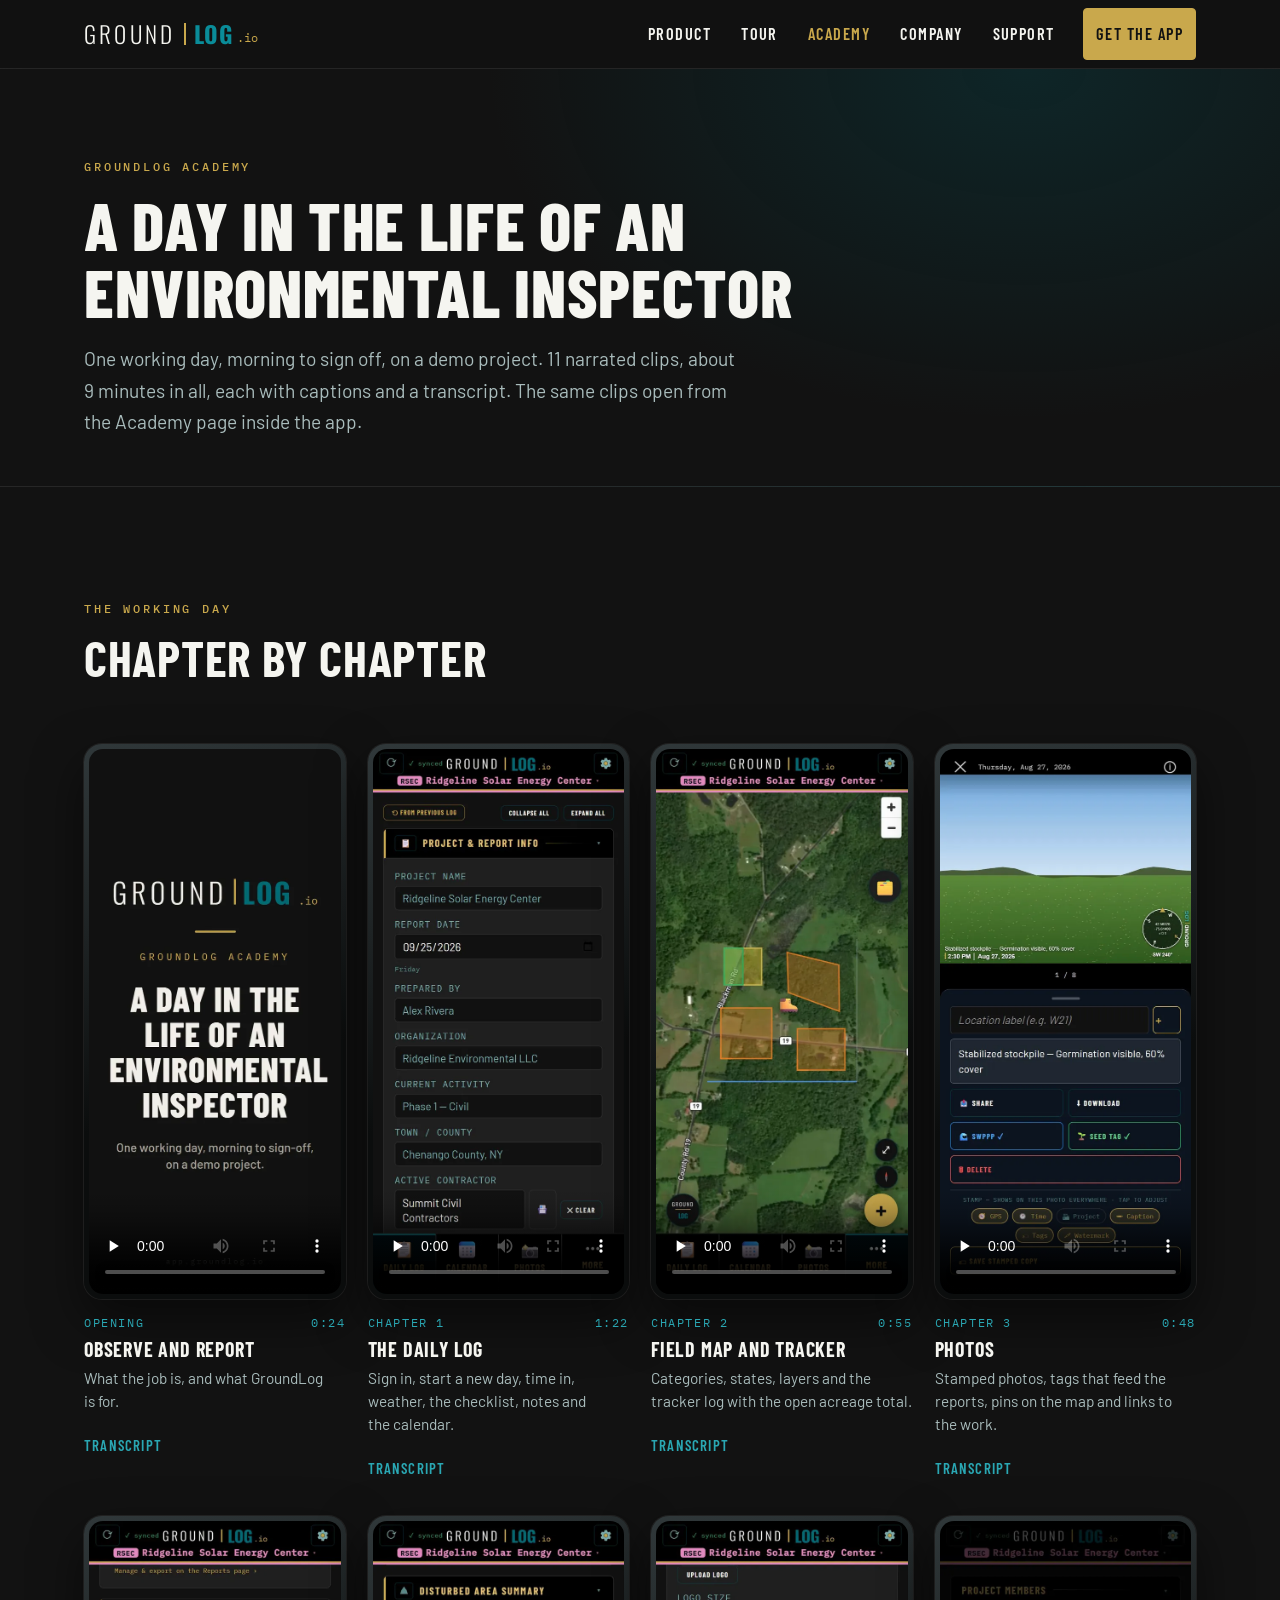
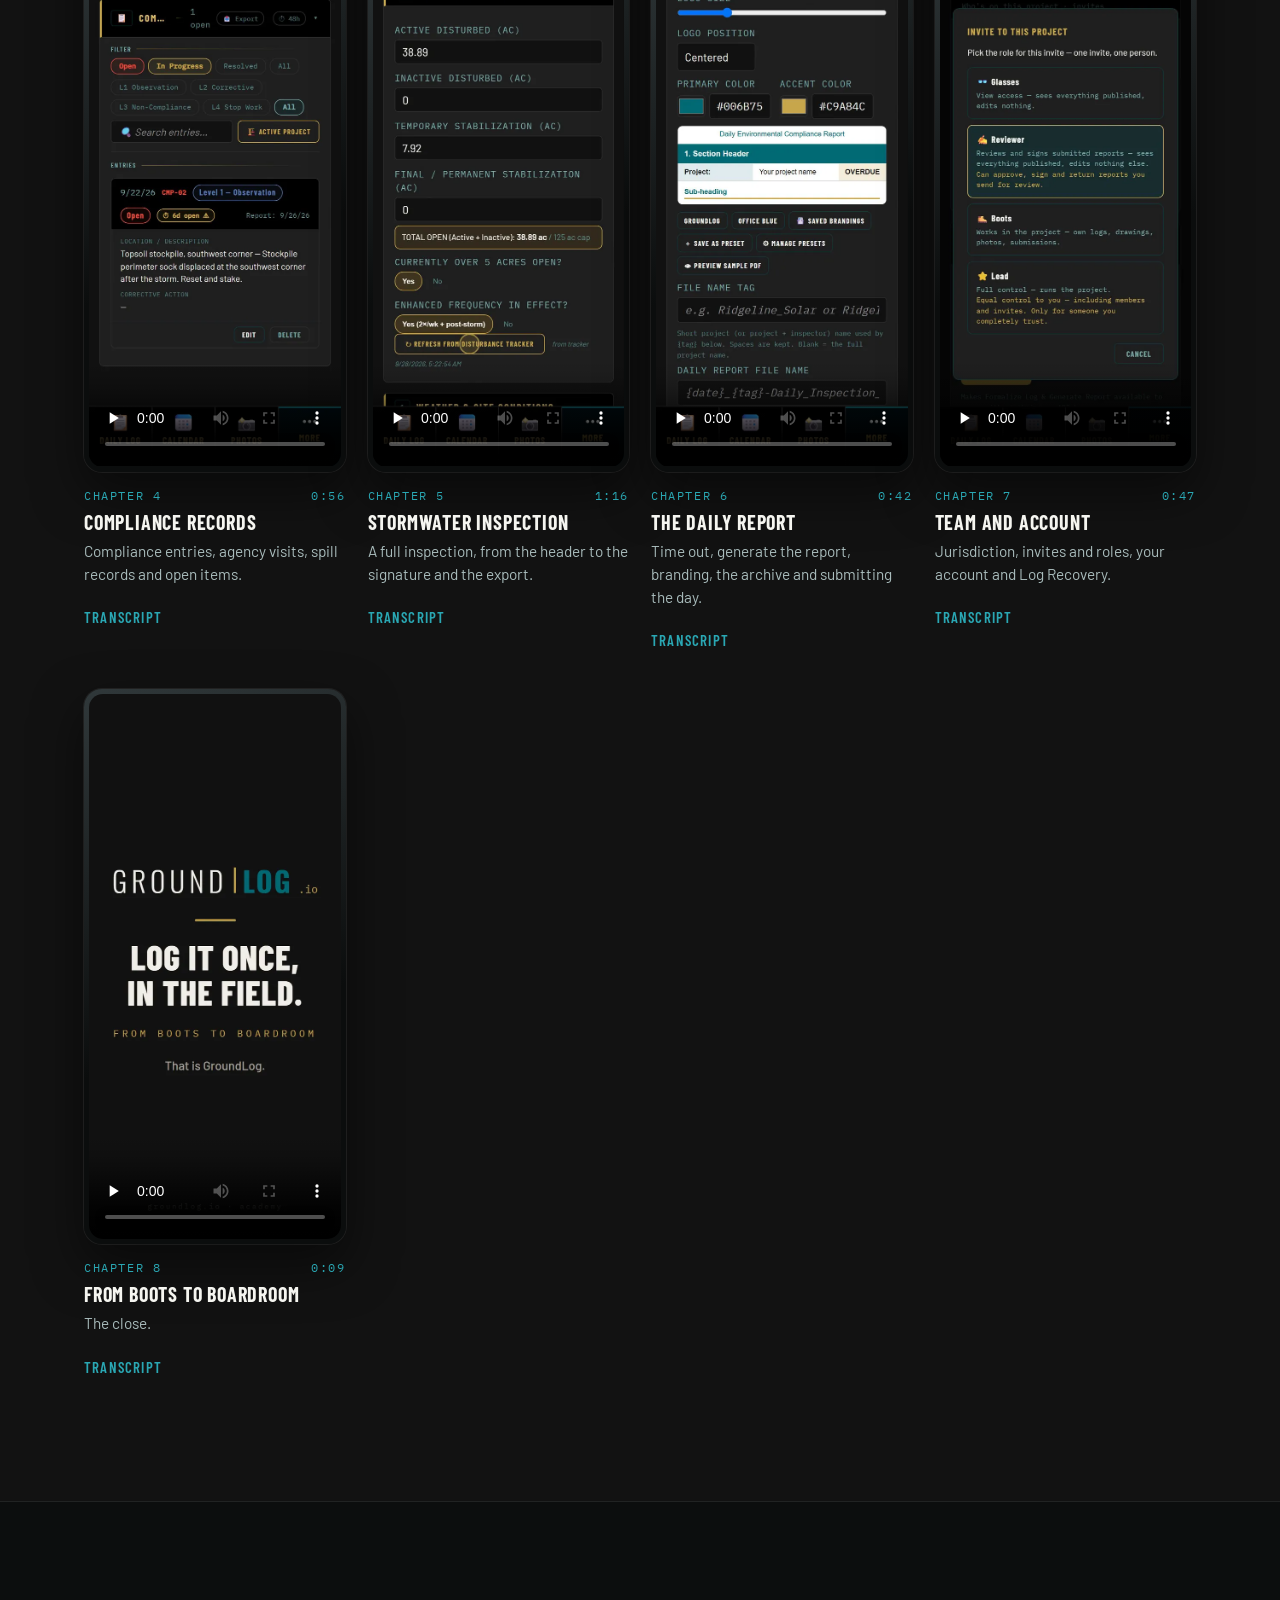
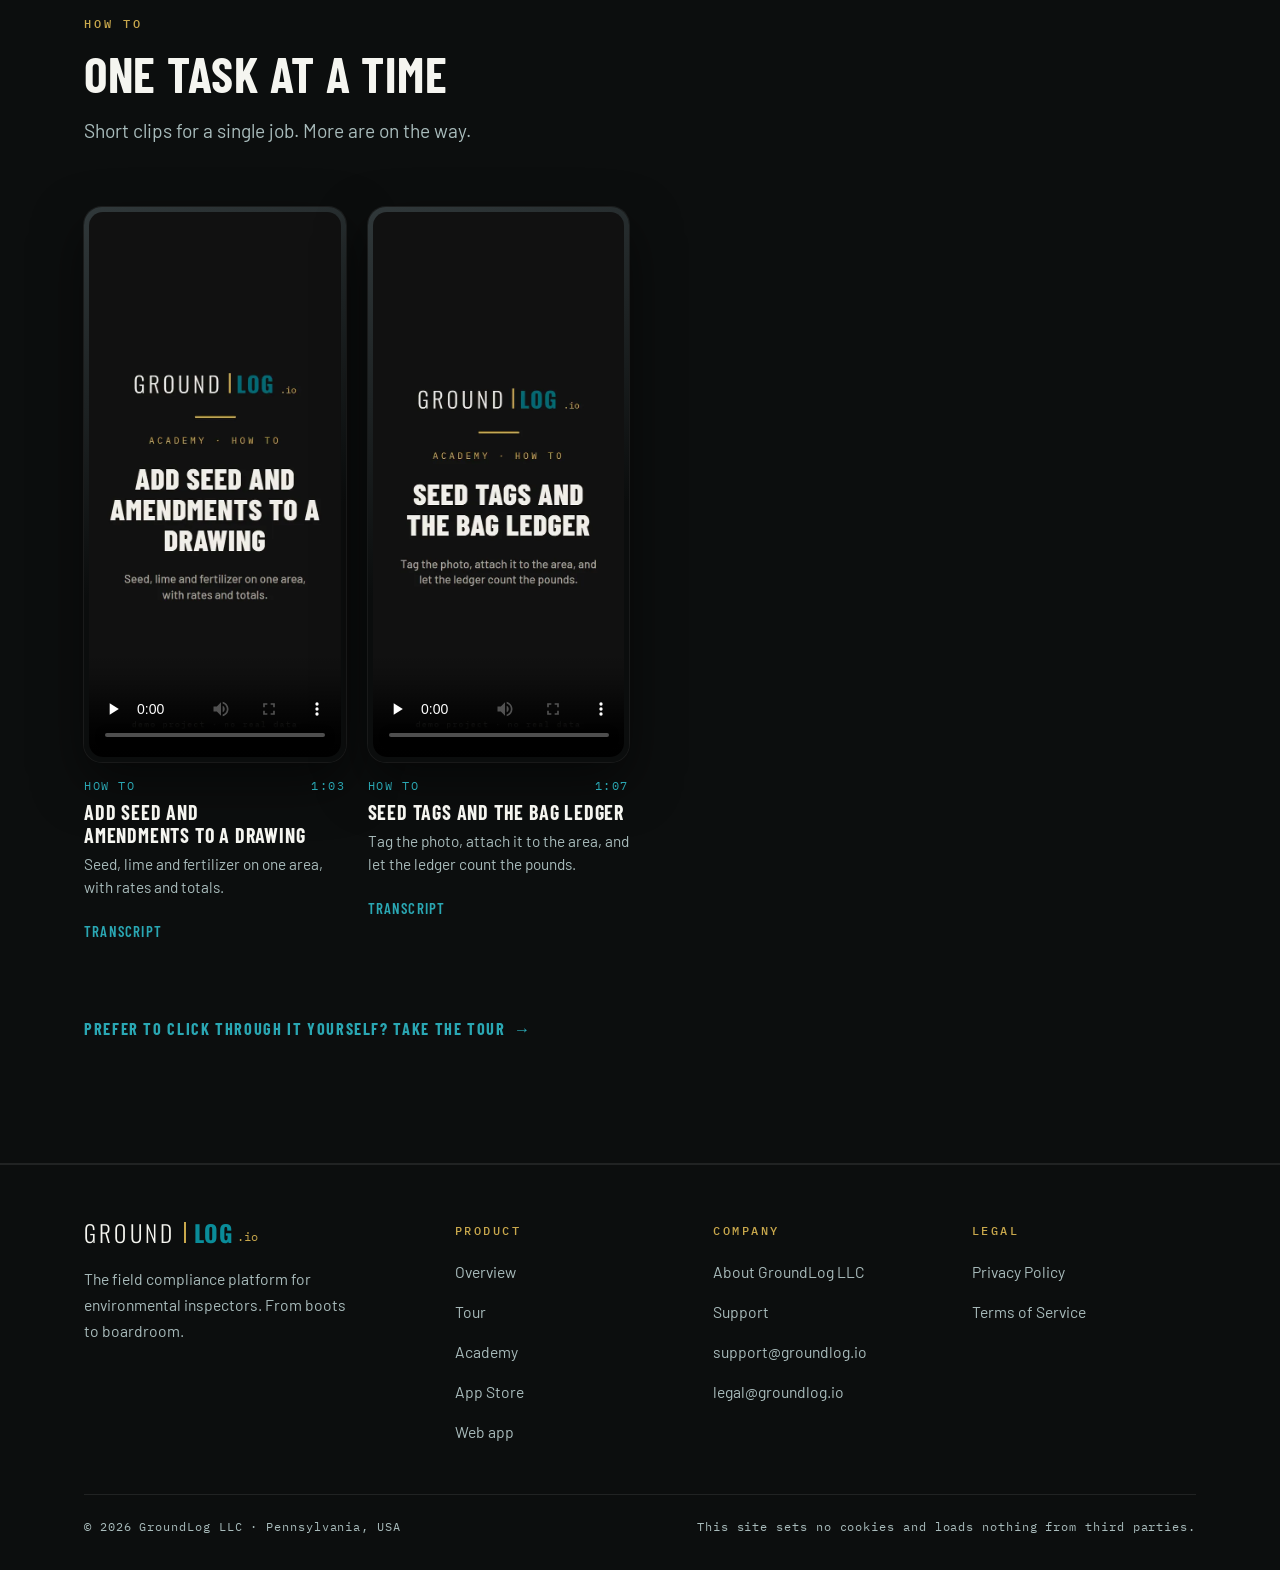
==== academy/index.html @ f8a35de1 "Site build out: home, click through tour, Academy, company page Home page grows from one screen to a" ====
<!DOCTYPE html>
<html lang="en">
<head>
<meta charset="utf-8">
<meta name="viewport" content="width=device-width, initial-scale=1">
<title>Academy | GroundLog</title>
<meta name="description" content="GroundLog Academy: narrated clips of one working day in the app, with captions and transcripts, plus how to clips for single tasks.">
<link rel="canonical" href="https://groundlog.io/academy/">
<meta name="theme-color" content="#121212">
<meta property="og:type" content="website">
<meta property="og:site_name" content="GroundLog">
<meta property="og:title" content="Academy | GroundLog">
<meta property="og:description" content="GroundLog Academy: narrated clips of one working day in the app, with captions and transcripts, plus how to clips for single tasks.">
<meta property="og:url" content="https://groundlog.io/academy/">
<meta property="og:image" content="https://groundlog.io/assets/brand/og-1200x630.png">
<meta name="twitter:card" content="summary_large_image">
<link rel="icon" type="image/png" sizes="48x48" href="/assets/brand/favicon-48.png">
<link rel="icon" type="image/png" sizes="192x192" href="/assets/brand/icon-192.png">
<link rel="apple-touch-icon" href="/assets/brand/apple-touch-icon.png">
<link rel="preload" href="/assets/fonts/barlow-condensed-700.woff2" as="font" type="font/woff2" crossorigin>
<link rel="preload" href="/assets/fonts/barlow-400.woff2" as="font" type="font/woff2" crossorigin>
<link rel="stylesheet" href="/assets/fonts/fonts.css?v=2026-09-28">
<link rel="stylesheet" href="/assets/site.css?v=2026-09-28">
</head>
<body>
<a class="skip" href="#main">Skip to content</a>
<header class="site-head">
  <div class="wrap">
    <a class="wm" href="/" aria-label="GroundLog home">
      <span class="wm-ground" aria-hidden="true">GROUND</span><span class="wm-bar" aria-hidden="true"></span><span class="wm-log" aria-hidden="true">LOG</span><span class="wm-io" aria-hidden="true">.io</span>
    </a>
    <button class="nav-toggle" type="button" aria-expanded="false" aria-controls="site-nav" aria-label="Menu">
      <svg viewBox="0 0 24 24" fill="none" stroke="currentColor" stroke-width="2" stroke-linecap="round" aria-hidden="true"><path d="M4 7h16M4 12h16M4 17h16"/></svg>
    </button>
    <nav class="nav" id="site-nav" aria-label="Main">
      <a href="/#product">Product</a>
      <a href="/tour/">Tour</a>
      <a href="/academy/" aria-current="page">Academy</a>
      <a href="/company/">Company</a>
      <a href="/support/">Support</a>
      <a class="btn btn-sm" href="https://apps.apple.com/us/app/id6766680599">Get the app</a>
    </nav>
  </div>
</header>
<main id="main">
<section class="page-head">
  <div class="wrap">
    <span class="eyebrow">GroundLog Academy</span>
    <h1 class="h1">A day in the life of an environmental inspector</h1>
    <p class="lede">One working day, morning to sign off, on a demo project. 11 narrated clips, about 9 minutes in all, each with captions and a transcript. The same clips open from the Academy page inside the app.</p>
  </div>
</section>
<section class="sec">
  <div class="wrap">
    <div class="sec-head">
      <span class="eyebrow">The working day</span>
      <h2 class="h2">Chapter by chapter</h2>
    </div>
    <div class="clips">
      <article class="clip" id="00-observe-and-report">
        <div class="frame"><video controls playsinline preload="none" width="786" height="1704" poster="/academy/clips/00-observe-and-report.webp" aria-label="Observe and report">
          <source src="/academy/clips/00-observe-and-report.mp4" type="video/mp4">
          <track kind="captions" src="/academy/clips/00-observe-and-report.vtt" srclang="en" label="English">
        </video></div>
        <div class="meta"><span>Opening</span><span>0:24</span></div>
        <h3 class="h3">Observe and report</h3>
        <p>What the job is, and what GroundLog is for.</p>
        <details><summary>Transcript</summary><p>Ask any environmental inspector what the job is, and you will hear the same three words. Observe and report. See what happened, get it on the record, and be able to prove it. GroundLog is the field notebook built for that job.</p><p>This is one working day. Morning to sign off. Everything you are about to see is the app as it ships, on a demo project.</p></details>
      </article>
      <article class="clip" id="01-the-daily-log">
        <div class="frame"><video controls playsinline preload="none" width="786" height="1704" poster="/academy/clips/01-the-daily-log.webp" aria-label="The daily log">
          <source src="/academy/clips/01-the-daily-log.mp4" type="video/mp4">
          <track kind="captions" src="/academy/clips/01-the-daily-log.vtt" srclang="en" label="English">
        </video></div>
        <div class="meta"><span>Chapter 1</span><span>1:22</span></div>
        <h3 class="h3">The daily log</h3>
        <p>Sign in, start a new day, time in, weather, the checklist, notes and the calendar.</p>
        <details><summary>Transcript</summary><p>Welcome to GroundLog. This is one working day, morning to sign off, on a demo project. Sign in with the account you already have. There is no password to invent.</p><p>A new day. The app notices, carries your open items over, and keeps yesterday where it was. Start fresh, and this is your daily log. A digital field notebook built from cards, already set up for your project.</p><p>Everything lives inside a project. The chip at the top always tells you which one you are in. Firms with several sites switch here.</p><p>Set your time in and the day starts tracking itself. Hours and mileage add up on their own.</p><p>Weather fills itself for your location. Temperatures, wind, rain, sunrise and sunset. Ready for the report.</p><p>The compliance checklist keeps your walkdown honest. Regulatory flags, a turbid discharge, a storm event, drop straight into the log.</p><p>Add the details in your own words. Every text field grows with what you write.</p><p>The calendar shows every day you have logged. Yesterday is one tap away, and today carries forward what it should.</p><p>Every page is one tap away. Map, photos, calendar, and the rest under More. Next, the map.</p></details>
      </article>
      <article class="clip" id="02-field-map-and-tracker">
        <div class="frame"><video controls playsinline preload="none" width="786" height="1704" poster="/academy/clips/02-field-map-and-tracker.webp" aria-label="Field map and tracker">
          <source src="/academy/clips/02-field-map-and-tracker.mp4" type="video/mp4">
          <track kind="captions" src="/academy/clips/02-field-map-and-tracker.vtt" srclang="en" label="English">
        </video></div>
        <div class="meta"><span>Chapter 2</span><span>0:55</span></div>
        <h3 class="h3">Field map and tracker</h3>
        <p>Categories, states, layers and the tracker log with the open acreage total.</p>
        <details><summary>Transcript</summary><p>The field map is where GroundLog tracks real work on real ground. Your site, on satellite, with every layer you have drawn.</p><p>Every tracker category starts from a template. Seeding, ground disturbance, linear practices like silt fence. Pick the closest one. Everything stays editable.</p><p>A category is built from states. Each state has its own color and its own progress. Ground disturbance runs active, inactive, temporary, final, closeout.</p><p>Tap any layer and you get its acreage, its date, its state, and what went down on it.</p><p>Now open the tracker log. Every state measured against the plan, acre by acre, automatically. And the number the permit cares about. Total open right now, against the five acre cap. Nobody adds it up by hand.</p></details>
      </article>
      <article class="clip" id="03-photos">
        <div class="frame"><video controls playsinline preload="none" width="786" height="1704" poster="/academy/clips/03-photos.webp" aria-label="Photos">
          <source src="/academy/clips/03-photos.mp4" type="video/mp4">
          <track kind="captions" src="/academy/clips/03-photos.vtt" srclang="en" label="English">
        </video></div>
        <div class="meta"><span>Chapter 3</span><span>0:48</span></div>
        <h3 class="h3">Photos</h3>
        <p>Stamped photos, tags that feed the reports, pins on the map and links to the work.</p>
        <details><summary>Transcript</summary><p>The Photos page groups your day for you. Newest first, by date. Every one stamped with the time and where you were standing.</p><p>Open a photo and tag it. Tag it for the stormwater inspection, or for the seeding record, and it flows to that report on its own.</p><p>The stamp is a rendering, not paint. The clean original is always kept, and every element of the stamp can be turned off per photo, forever.</p><p>Every photo is also a pin on the map, where you were standing when you took it. Show today&#x27;s, a date range, or all of them, and tap a pin to see the shot.</p><p>From the pin, link the photo to the work it shows. The layer keeps it, and the photo remembers the layer. Evidence, both directions.</p></details>
      </article>
      <article class="clip" id="04-compliance-records">
        <div class="frame"><video controls playsinline preload="none" width="786" height="1704" poster="/academy/clips/04-compliance-records.webp" aria-label="Compliance records">
          <source src="/academy/clips/04-compliance-records.mp4" type="video/mp4">
          <track kind="captions" src="/academy/clips/04-compliance-records.vtt" srclang="en" label="English">
        </video></div>
        <div class="meta"><span>Chapter 4</span><span>0:56</span></div>
        <h3 class="h3">Compliance records</h3>
        <p>Compliance entries, agency visits, spill records and open items.</p>
        <details><summary>Transcript</summary><p>Compliance is a running record, not a form you fill once. Every observation is an entry with a date, a location and a status.</p><p>Add one from the field. What you saw, where, how serious, with a photo. It is in the record the moment you save.</p><p>An agency walks the site. The visit is its own record. Who came, what they saw, what they asked for. One tap writes the summary into the daily log, and the running visit log exports on its own.</p><p>A spill gets the same treatment. What was released, how much, and where. The record asks what the incident form asks, runs the reportability test for your state, and keeps a timed log of who you notified and when.</p><p>Open items are your to do list on the site. Add one, give it a due date, and it will find you. Resolve it with a note. The history stays.</p></details>
      </article>
      <article class="clip" id="05-stormwater-inspection">
        <div class="frame"><video controls playsinline preload="none" width="786" height="1704" poster="/academy/clips/05-stormwater-inspection.webp" aria-label="Stormwater inspection">
          <source src="/academy/clips/05-stormwater-inspection.mp4" type="video/mp4">
          <track kind="captions" src="/academy/clips/05-stormwater-inspection.vtt" srclang="en" label="English">
        </video></div>
        <div class="meta"><span>Chapter 5</span><span>1:16</span></div>
        <h3 class="h3">Stormwater inspection</h3>
        <p>A full inspection, from the header to the signature and the export.</p>
        <details><summary>Transcript</summary><p>Stormwater inspections are kept on the Reports page. Here is the running list, newest on top, each one marked draft or completed.</p><p>Start today&#x27;s. The header already knows who you are, your credential and the permit. Everything else carries forward from last time.</p><p>The disturbed area summary refreshes from the tracker log. One tap, and the acres are the acres you drew.</p><p>Drainage areas and discharge points carry forward from the last inspection. Mark them acceptable in one tap. Flip one to deficient and the note opens.</p><p>Every practice from the SWPPP is a row. Installed, condition, maintenance, corrective action.</p><p>Corrective actions collect themselves from what you flagged. Add your own if you need to.</p><p>Photos you tagged for stormwater since the last inspection are already here.</p><p>Sign it on the screen, with a finger or a stylus. Complete locks the record, and offers to carry what you flagged into the compliance log. Reopening asks you to confirm, because this is a regulatory record.</p><p>Export a PDF or a Word file in the format the agency expects, and send it from your phone.</p></details>
      </article>
      <article class="clip" id="06-the-daily-report">
        <div class="frame"><video controls playsinline preload="none" width="786" height="1704" poster="/academy/clips/06-the-daily-report.webp" aria-label="The daily report">
          <source src="/academy/clips/06-the-daily-report.mp4" type="video/mp4">
          <track kind="captions" src="/academy/clips/06-the-daily-report.vtt" srclang="en" label="English">
        </video></div>
        <div class="meta"><span>Chapter 6</span><span>0:42</span></div>
        <h3 class="h3">The daily report</h3>
        <p>Time out, generate the report, branding, the archive and submitting the day.</p>
        <details><summary>Transcript</summary><p>End of the day. Time Out closes the timesheet, and the hours are already added up.</p><p>One button turns the day into a report. If you turn it on, a narrative draft writes itself from your entries. It is yours to edit, and it only sees what you allowed.</p><p>The cover carries your firm&#x27;s logo and colors, set once per project. Weather, checklist, compliance, photos with captions. Nothing retyped.</p><p>Every report is kept. Reopen any day, re-export any version.</p><p>Submit the day to the project. Your reviewer gets it. You are done for the day.</p></details>
      </article>
      <article class="clip" id="07-team-and-account">
        <div class="frame"><video controls playsinline preload="none" width="786" height="1704" poster="/academy/clips/07-team-and-account.webp" aria-label="Team and account">
          <source src="/academy/clips/07-team-and-account.mp4" type="video/mp4">
          <track kind="captions" src="/academy/clips/07-team-and-account.vtt" srclang="en" label="English">
        </video></div>
        <div class="meta"><span>Chapter 7</span><span>0:47</span></div>
        <h3 class="h3">Team and account</h3>
        <p>Jurisdiction, invites and roles, your account and Log Recovery.</p>
        <details><summary>Transcript</summary><p>Under More: every page, your project, your team, your account.</p><p>Every project carries its jurisdiction. The agencies, the permit program, the notification clocks. Set once, and every record you saw already knew.</p><p>Invite a teammate with a link or a QR code. Roles set what they can change, never what they can see.</p><p>Your account is yours. Your name, your sign in methods, your data. A firm is a layer on top. The account stays with you.</p><p>Every daily log is vaulted before anything replaces it. Log Recovery brings a day back in one tap.</p><p>And the Academy is this video, cut into chapters, one tap away in the app.</p></details>
      </article>
      <article class="clip" id="08-boots-to-boardroom">
        <div class="frame"><video controls playsinline preload="none" width="786" height="1704" poster="/academy/clips/08-boots-to-boardroom.webp" aria-label="From boots to boardroom">
          <source src="/academy/clips/08-boots-to-boardroom.mp4" type="video/mp4">
          <track kind="captions" src="/academy/clips/08-boots-to-boardroom.vtt" srclang="en" label="English">
        </video></div>
        <div class="meta"><span>Chapter 8</span><span>0:09</span></div>
        <h3 class="h3">From boots to boardroom</h3>
        <p>The close.</p>
        <details><summary>Transcript</summary><p>Log it once, in the field, and it carries all the way up. From boots to boardroom. That is GroundLog.</p></details>
      </article>
    </div>
  </div>
</section>
<section class="sec sec-alt">
  <div class="wrap">
    <div class="sec-head">
      <span class="eyebrow">How to</span>
      <h2 class="h2">One task at a time</h2>
      <p class="lede">Short clips for a single job. More are on the way.</p>
    </div>
    <div class="clips">
      <article class="clip" id="how-to-seed-and-amendments">
        <div class="frame"><video controls playsinline preload="none" width="786" height="1704" poster="/academy/clips/how-to-seed-and-amendments.webp" aria-label="Add seed and amendments to a drawing">
          <source src="/academy/clips/how-to-seed-and-amendments.mp4" type="video/mp4">
          <track kind="captions" src="/academy/clips/how-to-seed-and-amendments.vtt" srclang="en" label="English">
        </video></div>
        <div class="meta"><span>How to</span><span>1:03</span></div>
        <h3 class="h3">Add seed and amendments to a drawing</h3>
        <p>Seed, lime and fertilizer on one area, with rates and totals.</p>
        <details><summary>Transcript</summary><p>Seed, lime and fertilizer all go on the record the same way. Start on the map, at the area that was treated, and tap it.</p><p>The popup shows what is on file for that area. Open Actions, then Edit.</p><p>Scroll down to Applications. One drawing carries as many applications as the work took. The first row is the seed.</p><p>Name the mix and enter the rate from the spec. GroundLog multiplies the rate by the acres you drew, and shows what the area requires.</p><p>Then enter what actually went down, and how many seed tags you collected.</p><p>Add a row for each amendment. Pick lime, name the product, then set the rate and the unit.</p><p>Then the fertilizer. Every row writes its own note as you go, so nothing is typed twice.</p><p>Save the entry. The tracker log now carries the materials, the rates and the totals, and they flow to the seeding record on their own.</p></details>
      </article>
      <article class="clip" id="how-to-seed-tags-and-bag-ledger">
        <div class="frame"><video controls playsinline preload="none" width="786" height="1704" poster="/academy/clips/how-to-seed-tags-and-bag-ledger.webp" aria-label="Seed tags and the bag ledger">
          <source src="/academy/clips/how-to-seed-tags-and-bag-ledger.mp4" type="video/mp4">
          <track kind="captions" src="/academy/clips/how-to-seed-tags-and-bag-ledger.vtt" srclang="en" label="English">
        </video></div>
        <div class="meta"><span>How to</span><span>1:07</span></div>
        <h3 class="h3">Seed tags and the bag ledger</h3>
        <p>Tag the photo, attach it to the area, and let the ledger count the pounds.</p>
        <details><summary>Transcript</summary><p>A seed tag is the proof of what went in the ground. Photograph the tag, open the photo, tap the info button, and mark it as a seed tag.</p><p>Now attach the tag to the area it was used on. Open the drawing, choose Edit, then Attach Photo. Your tag photos have their own filter. Pick the tag, and tap Done.</p><p>Then tap the label under the photo to make it a material tag. Say which product it belongs to, and how many tags are in the shot.</p><p>Save the entry.</p><p>One thing is left, the bag weight. It is set once per project. In Settings, open Bag weights, name the mix, then enter the pounds per bag and the rate from the spec.</p><p>Open the tag photo again, and the ledger has done the math. The tags in the photo, times the bag weight, less what went down on this area. What is left carries to the next one.</p><p>The tracker log shows the tags beside the pounds, and the seeding record exports with the tag photos attached.</p></details>
      </article>
    </div>
    <p style="margin-top:40px"><a class="more" href="/tour/">Prefer to click through it yourself? Take the tour</a></p>
  </div>
</section>
</main>
<footer class="site-foot">
  <div class="wrap">
    <div class="foot-grid">
      <div class="foot-about">
        <a class="wm" href="/" aria-label="GroundLog home">
          <span class="wm-ground" aria-hidden="true">GROUND</span><span class="wm-bar" aria-hidden="true"></span><span class="wm-log" aria-hidden="true">LOG</span><span class="wm-io" aria-hidden="true">.io</span>
        </a>
        <p>The field compliance platform for environmental inspectors. From boots to boardroom.</p>
      </div>
      <div>
        <h2>Product</h2>
        <ul>
          <li><a href="/#product">Overview</a></li>
          <li><a href="/tour/">Tour</a></li>
          <li><a href="/academy/">Academy</a></li>
          <li><a href="https://apps.apple.com/us/app/id6766680599">App Store</a></li>
          <li><a href="https://app.groundlog.io">Web app</a></li>
        </ul>
      </div>
      <div>
        <h2>Company</h2>
        <ul>
          <li><a href="/company/">About GroundLog LLC</a></li>
          <li><a href="/support/">Support</a></li>
          <li><a href="mailto:support@groundlog.io">support@groundlog.io</a></li>
          <li><a href="mailto:legal@groundlog.io">legal@groundlog.io</a></li>
        </ul>
      </div>
      <div>
        <h2>Legal</h2>
        <ul>
          <li><a href="/privacy/">Privacy Policy</a></li>
          <li><a href="/terms/">Terms of Service</a></li>
        </ul>
      </div>
    </div>
    <div class="foot-base">
      <span>&copy; 2026 GroundLog LLC &middot; Pennsylvania, USA</span>
      <span>This site sets no cookies and loads nothing from third parties.</span>
    </div>
  </div>
</footer>
<script src="/assets/site.js?v=2026-09-28" defer></script>
</body>
</html>
---- assets/fonts/fonts.css ----
/* Brand fonts, served from this site (SIL Open Font License). No third party requests. */
@font-face{font-family:'Barlow';font-style:normal;font-weight:400;font-display:swap;src:url('/assets/fonts/barlow-400.woff2') format('woff2');unicode-range:U+0000-00FF, U+0131, U+0152-0153, U+02BB-02BC, U+02C6, U+02DA, U+02DC, U+0304, U+0308, U+0329, U+2000-206F, U+20AC, U+2122, U+2191, U+2193, U+2212, U+2215, U+FEFF, U+FFFD}
@font-face{font-family:'Barlow';font-style:normal;font-weight:500;font-display:swap;src:url('/assets/fonts/barlow-500.woff2') format('woff2');unicode-range:U+0000-00FF, U+0131, U+0152-0153, U+02BB-02BC, U+02C6, U+02DA, U+02DC, U+0304, U+0308, U+0329, U+2000-206F, U+20AC, U+2122, U+2191, U+2193, U+2212, U+2215, U+FEFF, U+FFFD}
@font-face{font-family:'Barlow';font-style:normal;font-weight:600;font-display:swap;src:url('/assets/fonts/barlow-600.woff2') format('woff2');unicode-range:U+0000-00FF, U+0131, U+0152-0153, U+02BB-02BC, U+02C6, U+02DA, U+02DC, U+0304, U+0308, U+0329, U+2000-206F, U+20AC, U+2122, U+2191, U+2193, U+2212, U+2215, U+FEFF, U+FFFD}
@font-face{font-family:'Barlow Condensed';font-style:normal;font-weight:600;font-display:swap;src:url('/assets/fonts/barlow-condensed-600.woff2') format('woff2');unicode-range:U+0000-00FF, U+0131, U+0152-0153, U+02BB-02BC, U+02C6, U+02DA, U+02DC, U+0304, U+0308, U+0329, U+2000-206F, U+20AC, U+2122, U+2191, U+2193, U+2212, U+2215, U+FEFF, U+FFFD}
@font-face{font-family:'Barlow Condensed';font-style:normal;font-weight:700;font-display:swap;src:url('/assets/fonts/barlow-condensed-700.woff2') format('woff2');unicode-range:U+0000-00FF, U+0131, U+0152-0153, U+02BB-02BC, U+02C6, U+02DA, U+02DC, U+0304, U+0308, U+0329, U+2000-206F, U+20AC, U+2122, U+2191, U+2193, U+2212, U+2215, U+FEFF, U+FFFD}
@font-face{font-family:'Barlow Condensed';font-style:normal;font-weight:800;font-display:swap;src:url('/assets/fonts/barlow-condensed-800.woff2') format('woff2');unicode-range:U+0000-00FF, U+0131, U+0152-0153, U+02BB-02BC, U+02C6, U+02DA, U+02DC, U+0304, U+0308, U+0329, U+2000-206F, U+20AC, U+2122, U+2191, U+2193, U+2212, U+2215, U+FEFF, U+FFFD}
@font-face{font-family:'IBM Plex Mono';font-style:normal;font-weight:400;font-display:swap;src:url('/assets/fonts/ibm-plex-mono-400.woff2') format('woff2');unicode-range:U+0000-00FF, U+0131, U+0152-0153, U+02BB-02BC, U+02C6, U+02DA, U+02DC, U+0304, U+0308, U+0329, U+2000-206F, U+20AC, U+2122, U+2191, U+2193, U+2212, U+2215, U+FEFF, U+FFFD}
@font-face{font-family:'IBM Plex Mono';font-style:normal;font-weight:500;font-display:swap;src:url('/assets/fonts/ibm-plex-mono-500.woff2') format('woff2');unicode-range:U+0000-00FF, U+0131, U+0152-0153, U+02BB-02BC, U+02C6, U+02DA, U+02DC, U+0304, U+0308, U+0329, U+2000-206F, U+20AC, U+2122, U+2191, U+2193, U+2212, U+2215, U+FEFF, U+FFFD}
@font-face{font-family:'Oswald';font-style:normal;font-weight:300;font-display:swap;src:url('/assets/fonts/oswald-var.woff2') format('woff2');unicode-range:U+0000-00FF, U+0131, U+0152-0153, U+02BB-02BC, U+02C6, U+02DA, U+02DC, U+0304, U+0308, U+0329, U+2000-206F, U+20AC, U+2122, U+2191, U+2193, U+2212, U+2215, U+FEFF, U+FFFD}
@font-face{font-family:'Oswald';font-style:normal;font-weight:700;font-display:swap;src:url('/assets/fonts/oswald-var.woff2') format('woff2');unicode-range:U+0000-00FF, U+0131, U+0152-0153, U+02BB-02BC, U+02C6, U+02DA, U+02DC, U+0304, U+0308, U+0329, U+2000-206F, U+20AC, U+2122, U+2191, U+2193, U+2212, U+2215, U+FEFF, U+FFFD}
---- assets/site.css ----
/* GroundLog site. Brand tokens match the app's :root (brand kit README, 8/27). */
:root{
  --bg:#121212;
  --bg-deep:#0c0e0e;
  --card:#1f1f1f;
  --card-2:#181b1b;
  --teal:#006B75;
  --teal-hi:#2aa7b3;
  --teal-glow:rgba(0,107,117,.22);
  --amber:#C9A84C;
  --amber-hi:#d8b95f;
  --text:#F5F5F0;
  --muted:#a9bcbc;
  --line:rgba(42,167,179,.22);
  --line-soft:rgba(245,245,240,.09);
  --wrap:1160px;
  --radius:10px;
  --head:'Barlow Condensed','Arial Narrow',sans-serif;
  --body:'Barlow','Segoe UI',system-ui,sans-serif;
  --mono:'IBM Plex Mono',ui-monospace,Consolas,monospace;
  --mark:'Oswald','Barlow Condensed',sans-serif;
}

*,*::before,*::after{box-sizing:border-box}
html{scroll-behavior:smooth;-webkit-text-size-adjust:100%;scroll-padding-top:84px}
body{margin:0;background:var(--bg);color:var(--text);font-family:var(--body);font-size:17px;line-height:1.65;-webkit-font-smoothing:antialiased}
img,video,svg{max-width:100%}
img{height:auto}
h1,h2,h3,p,ul,ol,figure{margin:0}
ul,ol{padding:0;list-style:none}
a{color:var(--teal-hi);text-decoration:none}
a:hover{text-decoration:underline}
:focus-visible{outline:2px solid var(--amber);outline-offset:3px;border-radius:3px}
[hidden]{display:none!important}

.wrap{max-width:var(--wrap);margin:0 auto;padding:0 24px}
.skip{position:absolute;left:12px;top:-60px;z-index:100;background:var(--amber);color:#121212;padding:10px 16px;border-radius:4px;font-weight:600}
.skip:focus{top:12px}
.sr{position:absolute;width:1px;height:1px;overflow:hidden;clip:rect(0 0 0 0);white-space:nowrap}

/* ── header ── */
.site-head{position:sticky;top:0;z-index:50;background:rgba(18,18,18,.88);backdrop-filter:blur(12px);-webkit-backdrop-filter:blur(12px);border-bottom:1px solid var(--line-soft)}
.site-head .wrap{display:flex;align-items:center;justify-content:space-between;gap:20px;min-height:68px}
.wm{display:inline-flex;align-items:center;line-height:1;text-decoration:none;color:var(--text)}
.wm:hover{text-decoration:none}
.wm-ground{font-family:var(--mark);font-weight:300;font-size:1.45rem;letter-spacing:.14em}
.wm-bar{width:2px;height:1.35rem;background:var(--amber);margin:0 .5rem}
.wm-log{font-family:var(--mark);font-weight:700;font-size:1.45rem;letter-spacing:.04em;color:#0a8c99}
.wm-io{font-family:var(--mono);font-size:.78rem;color:var(--amber);align-self:flex-end;margin:0 0 .12rem .2rem}
.nav{display:flex;align-items:center;gap:6px}
.nav a{font-family:var(--head);font-weight:600;font-size:1.02rem;letter-spacing:.09em;text-transform:uppercase;color:var(--text);padding:12px 12px;border-radius:4px}
.nav a:hover{color:var(--amber);text-decoration:none}
.nav a[aria-current="page"]{color:var(--amber)}
.nav .btn{margin-left:10px;color:#121212}
.nav .btn:hover{color:#121212}
.nav-toggle{display:none;background:none;border:1px solid var(--line);color:var(--text);border-radius:6px;width:48px;height:48px;align-items:center;justify-content:center;cursor:pointer}
.nav-toggle svg{width:22px;height:22px}

/* ── buttons ── */
.btn{display:inline-flex;align-items:center;justify-content:center;gap:.55em;min-height:48px;padding:0 22px;border-radius:4px;border:1px solid var(--amber);background:var(--amber);color:#121212;font-family:var(--head);font-weight:700;font-size:1.05rem;letter-spacing:.1em;text-transform:uppercase;text-decoration:none;cursor:pointer;transition:background .18s,border-color .18s,color .18s,transform .18s}
.btn:hover{background:var(--amber-hi);border-color:var(--amber-hi);text-decoration:none}
.btn:active{transform:translateY(1px)}
.btn-ghost{background:transparent;border-color:rgba(245,245,240,.28);color:var(--text)}
.btn-ghost:hover{background:rgba(245,245,240,.06);border-color:var(--teal-hi);color:#fff}
.btn-teal{background:var(--teal);border-color:var(--teal);color:#fff}
.btn-teal:hover{background:#007f8b;border-color:#007f8b}
.btn-sm{min-height:44px;padding:0 16px;font-size:.95rem}
.btn-row{display:flex;flex-wrap:wrap;gap:12px}

/* ── type ── */
.eyebrow{font-family:var(--mono);font-size:.74rem;font-weight:500;letter-spacing:.24em;text-transform:uppercase;color:var(--amber)}
.h1{font-family:var(--head);font-weight:800;font-size:clamp(2.6rem,5.4vw,4.2rem);line-height:1;letter-spacing:.01em;text-transform:uppercase;text-wrap:balance}
.h2{font-family:var(--head);font-weight:700;font-size:clamp(2rem,4.2vw,3.1rem);line-height:1.04;letter-spacing:.015em;text-transform:uppercase}
.h3{font-family:var(--head);font-weight:700;font-size:1.45rem;line-height:1.15;letter-spacing:.04em;text-transform:uppercase}
.lede{font-size:clamp(1.08rem,1.5vw,1.25rem);color:var(--muted);max-width:60ch;text-wrap:pretty}
p,li{text-wrap:pretty}
.h2,.h3{text-wrap:balance}
.teal{color:#1b9aa6}
.amber{color:var(--amber)}
.muted{color:var(--muted)}

/* ── sections ── */
.sec{padding:clamp(64px,9vw,112px) 0;position:relative}
.sec-alt{background:var(--bg-deep);border-top:1px solid var(--line-soft);border-bottom:1px solid var(--line-soft)}
.sec-head{max-width:760px;margin-bottom:clamp(36px,5vw,60px)}
.sec-head .eyebrow{display:block;margin-bottom:14px}
.sec-head .lede{margin-top:16px}
.sec-head.center{margin-left:auto;margin-right:auto;text-align:center}
.sec-head.center .lede{margin-left:auto;margin-right:auto}

/* ── hero ── */
.hero{position:relative;overflow:hidden;padding:clamp(48px,7vw,96px) 0 clamp(56px,8vw,104px)}
.hero-bg{position:absolute;inset:0;z-index:0;pointer-events:none}
.hero-bg svg{width:100%;height:100%;opacity:.1}
.hero-bg::after{content:"";position:absolute;inset:0;background:radial-gradient(ellipse 60% 70% at 72% 48%,var(--teal-glow) 0%,transparent 70%),linear-gradient(180deg,transparent 70%,var(--bg) 100%)}
.hero .wrap{position:relative;z-index:1;display:grid;grid-template-columns:minmax(0,1.15fr) minmax(0,.85fr);gap:clamp(28px,4vw,56px);align-items:center}
.badge{display:inline-block;font-family:var(--mono);font-size:.7rem;font-weight:500;letter-spacing:.22em;text-transform:uppercase;color:var(--amber);border:1px solid rgba(201,168,76,.4);padding:.45rem .9rem;border-radius:2px;margin-bottom:26px}
.hero .tagline{font-family:var(--head);font-weight:700;font-size:clamp(1.15rem,2vw,1.5rem);letter-spacing:.14em;text-transform:uppercase;color:var(--muted);margin:22px 0 18px}
.hero .tagline b{color:var(--text);font-weight:700}
.hero .btn-row{margin-top:30px}
.hero-note{margin-top:18px;font-family:var(--mono);font-size:.78rem;letter-spacing:.06em;color:var(--muted)}

.phones{position:relative;display:flex;justify-content:center;align-items:center;min-height:520px}
.phone{position:relative;flex:none;border-radius:32px;padding:7px;background:linear-gradient(160deg,#30383a,#0b0d0d 60%);box-shadow:0 0 0 1px rgba(255,255,255,.07),0 30px 70px rgba(0,0,0,.62)}
.phone img{display:block;width:100%;height:auto;aspect-ratio:786/1704;border-radius:26px;background:#121212}
.phones .phone{width:min(46%,268px);z-index:2;box-shadow:0 0 0 1px rgba(255,255,255,.09),0 34px 80px rgba(0,0,0,.7),0 0 90px rgba(0,107,117,.28)}
.phones .phone.side{width:min(37%,214px);z-index:1;opacity:.78;filter:saturate(.9)}
.phones .phone.side.l{margin-right:-9%;transform:translateY(34px)}
.phones .phone.side.r{margin-left:-9%;transform:translateY(34px)}

/* ── three words ── */
.pillars{display:grid;grid-template-columns:repeat(3,1fr);gap:1px;background:var(--line-soft);border:1px solid var(--line-soft);border-radius:var(--radius);overflow:hidden}
.pillar{background:var(--bg);padding:34px 30px}
.pillar .num{font-family:var(--mono);font-size:.74rem;letter-spacing:.2em;color:var(--teal-hi)}
.pillar .h3{margin:12px 0 10px}
.pillar p{color:var(--muted);font-size:1rem}

/* ── cards ── */
.grid-3{display:grid;grid-template-columns:repeat(3,1fr);gap:20px}
.grid-2{display:grid;grid-template-columns:repeat(2,1fr);gap:20px}
.card{background:var(--card);border:1px solid var(--line-soft);border-radius:var(--radius);padding:28px 26px}
.card .h3{margin-bottom:10px}
.card p{color:var(--muted);font-size:1rem}
.card .eyebrow{display:block;margin-bottom:12px;color:var(--teal-hi)}
.card-line{border-left:3px solid var(--teal)}

/* ── feature rows ── */
.feature{display:grid;grid-template-columns:minmax(0,1fr) minmax(0,1fr);gap:clamp(28px,6vw,88px);align-items:center;padding:clamp(40px,6vw,72px) 0;border-top:1px solid var(--line-soft)}
.feature:first-of-type{border-top:0;padding-top:0}
.feature .shot{display:flex;justify-content:center;gap:18px}
.feature .shot .phone{width:min(62%,280px)}
.feature .shot.two .phone{width:min(46%,236px)}
.feature .shot.two .phone:last-child{transform:translateY(36px)}
.feature.flip .shot{order:2}
.feature .eyebrow{display:block;margin-bottom:14px}
.feature .h2{font-size:clamp(1.8rem,3.4vw,2.6rem)}
.feature .say{margin:16px 0 20px;color:var(--muted);font-size:1.08rem}
.ticks li{position:relative;padding:0 0 0 30px;margin:0 0 12px;color:var(--text);font-size:1rem;line-height:1.55}
.ticks li::before{content:"";position:absolute;left:2px;top:.62em;width:14px;height:2px;background:var(--amber)}
.more{display:inline-flex;align-items:center;gap:.5em;margin-top:14px;font-family:var(--head);font-weight:700;letter-spacing:.1em;text-transform:uppercase;font-size:1.02rem;color:var(--teal-hi);min-height:44px}
.more:hover{color:var(--amber);text-decoration:none}
.more::after{content:"\2192";transition:transform .18s}
.more:hover::after{transform:translateX(4px)}

/* ── tour teaser ── */
.strip{display:grid;grid-template-columns:repeat(7,1fr);gap:14px}
.strip a{display:block;text-decoration:none;color:var(--text)}
.strip .phone{border-radius:16px;padding:4px;transition:transform .2s,box-shadow .2s}
.strip .phone img{border-radius:12px}
.strip a:hover .phone{transform:translateY(-6px);box-shadow:0 0 0 1px var(--amber),0 24px 50px rgba(0,0,0,.6)}
.strip span{display:block;margin-top:12px;font-family:var(--head);font-weight:600;font-size:.98rem;letter-spacing:.08em;text-transform:uppercase;text-align:center;line-height:1.2}

/* ── clips ── */
.clips{display:grid;grid-template-columns:repeat(auto-fill,minmax(230px,1fr));gap:26px 22px}
.clip{display:flex;flex-direction:column}
.clip .frame{border-radius:18px;padding:5px;background:linear-gradient(160deg,#30383a,#0b0d0d 60%);box-shadow:0 0 0 1px rgba(255,255,255,.07),0 20px 50px rgba(0,0,0,.5)}
.clip video,.clip .frame img{display:block;width:100%;height:auto;aspect-ratio:786/1704;border-radius:14px;background:#0c0e0e;object-fit:cover}
.clip .meta{display:flex;justify-content:space-between;gap:10px;margin-top:14px;font-family:var(--mono);font-size:.72rem;letter-spacing:.14em;text-transform:uppercase;color:var(--teal-hi)}
.clip .h3{font-size:1.25rem;margin:6px 0 6px}
.clip p{color:var(--muted);font-size:.96rem;line-height:1.5}
.clip details{margin-top:10px;font-size:.93rem;color:var(--muted)}
.clip summary{cursor:pointer;color:var(--teal-hi);font-family:var(--head);font-weight:600;letter-spacing:.08em;text-transform:uppercase;min-height:44px;display:flex;align-items:center}
.clip details p{margin:0 0 10px}
a.clip{text-decoration:none;color:var(--text)}
a.clip:hover .h3{color:var(--amber)}
.play{position:relative}
.play::after{content:"";position:absolute;left:50%;top:50%;width:64px;height:64px;margin:-32px 0 0 -32px;border-radius:50%;background:rgba(18,18,18,.72) url("data:image/svg+xml,%3Csvg xmlns='http://www.w3.org/2000/svg' viewBox='0 0 24 24'%3E%3Cpath fill='%23C9A84C' d='M9 6.5v11l9-5.5z'/%3E%3C/svg%3E") center/34px no-repeat;border:1px solid rgba(201,168,76,.6)}

/* ── cta band ── */
.cta-band{text-align:center}
.cta-band .btn-row{justify-content:center;margin-top:30px}
.cta-band .lede{margin:16px auto 0}

/* ── company block ── */
.facts{display:grid;grid-template-columns:repeat(3,1fr);gap:20px;margin-top:8px}
.fact dt{font-family:var(--mono);font-size:.72rem;letter-spacing:.2em;text-transform:uppercase;color:var(--teal-hi);margin-bottom:8px}
.fact dd{margin:0;font-size:1.05rem}
.fact{background:var(--card);border:1px solid var(--line-soft);border-radius:var(--radius);padding:24px}
.prose{max-width:68ch}
.prose p{margin:0 0 18px;color:var(--muted);font-size:1.08rem}
.prose p strong{color:var(--text);font-weight:600}
.prose h2{margin:44px 0 16px}
.page-head{padding:clamp(48px,7vw,88px) 0 clamp(28px,4vw,48px);border-bottom:1px solid var(--line-soft);background:radial-gradient(ellipse 60% 120% at 80% 0%,var(--teal-glow) 0%,transparent 70%)}
.page-head .eyebrow{display:block;margin-bottom:14px}
.page-head .lede{margin-top:18px}
.page-head.tight{padding:30px 0 22px}
.page-head.tight .h1{font-size:clamp(2.1rem,3.4vw,2.8rem)}
.page-head.tight .lede{margin-top:10px;max-width:none;font-size:1.05rem}
.page-head.tight .eyebrow{margin-bottom:8px}

/* ── footer ── */
.site-foot{border-top:1px solid var(--line-soft);background:var(--bg-deep);padding:56px 0 34px;font-size:.98rem}
.foot-grid{display:grid;grid-template-columns:1.5fr 1fr 1fr 1fr;gap:34px}
.site-foot h2{font-family:var(--mono);font-size:.72rem;font-weight:500;letter-spacing:.22em;text-transform:uppercase;color:var(--amber);margin-bottom:14px}
.site-foot li{margin-bottom:4px}
.site-foot li a{color:var(--muted);display:inline-flex;align-items:center;min-height:36px}
.site-foot li a:hover{color:var(--text)}
.foot-about p{color:var(--muted);margin-top:16px;max-width:36ch}
.foot-base{margin-top:40px;padding-top:22px;border-top:1px solid var(--line-soft);display:flex;flex-wrap:wrap;justify-content:space-between;gap:10px 24px;font-family:var(--mono);font-size:.72rem;letter-spacing:.08em;color:var(--muted)}

/* ── tour ── */
.tour{display:grid;grid-template-columns:250px auto minmax(0,1fr);gap:clamp(24px,4vw,56px);align-items:start;padding:clamp(28px,4vw,48px) 0 clamp(56px,7vw,88px)}
.tour-chapters{position:sticky;top:92px;min-width:0}
.tour-chapters h2{font-family:var(--mono);font-size:.72rem;font-weight:500;letter-spacing:.22em;text-transform:uppercase;color:var(--amber);margin-bottom:12px}
.tour-chapters button{display:flex;width:100%;align-items:center;gap:12px;text-align:left;background:none;border:0;border-left:2px solid var(--line-soft);color:var(--muted);padding:11px 14px;min-height:48px;font-family:var(--head);font-weight:600;font-size:1.06rem;letter-spacing:.08em;text-transform:uppercase;cursor:pointer}
.tour-chapters button:hover{color:var(--text)}
.tour-chapters button[aria-current="true"]{color:var(--text);border-left-color:var(--amber);background:linear-gradient(90deg,rgba(201,168,76,.1),transparent)}
.tour-chapters button .n{font-family:var(--mono);font-size:.72rem;color:var(--teal-hi);letter-spacing:.1em}
.tour-stage{display:flex;justify-content:center}
.tour-stage .phone{height:min(calc(100vh - 300px),700px);min-height:420px;aspect-ratio:800/1718;cursor:pointer;border:0;display:block}
.tour-stage .phone img{width:100%;height:100%;object-fit:cover}
.tour-panel{padding-top:clamp(8px,3vw,40px);max-width:520px}
.tour-count{font-family:var(--mono);font-size:.76rem;letter-spacing:.2em;text-transform:uppercase;color:var(--teal-hi)}
.tour-title{margin:10px 0 18px}
.tour-text{font-size:clamp(1.12rem,1.6vw,1.32rem);line-height:1.55;min-height:7.8em}
.tour-dots{display:flex;flex-wrap:wrap;gap:4px;margin:18px 0 22px}
.tour-dots button{width:30px;height:30px;padding:0;background:none;border:0;cursor:pointer;display:flex;align-items:center;justify-content:center}
.tour-dots button::before{content:"";width:22px;height:4px;border-radius:2px;background:rgba(245,245,240,.2);transition:background .18s}
.tour-dots button[aria-current="true"]::before{background:var(--amber)}
.tour-dots button:hover::before{background:var(--teal-hi)}
.tour-watch{margin-top:26px;font-size:.98rem;color:var(--muted)}
.tour-static .chapter{padding:40px 0;border-top:1px solid var(--line-soft)}
.tour-static ol{display:grid;grid-template-columns:repeat(auto-fill,minmax(240px,1fr));gap:30px 22px;margin-top:24px}
.tour-static li p{margin-top:12px;color:var(--muted);font-size:.98rem}
.tour-static .phone{border-radius:20px;padding:5px}
.tour-static .phone img{border-radius:15px}

/* ── responsive ── */
@media (max-width:1020px){
  .strip{grid-template-columns:repeat(4,1fr)}
  .tour{grid-template-columns:auto minmax(0,1fr)}
  .tour-chapters{grid-column:1/-1;position:static}
  .tour-chapters h2{display:none}
  .tour-chapters ul{display:flex;gap:8px;overflow-x:auto;padding-bottom:8px;scrollbar-width:thin}
  .tour-chapters button{white-space:nowrap;border:1px solid var(--line-soft);border-radius:999px;padding:0 16px;min-height:44px;font-size:.98rem;width:auto}
  .tour-chapters button[aria-current="true"]{border-color:var(--amber);background:rgba(201,168,76,.12)}
}
@media (max-width:880px){
  .nav-toggle{display:inline-flex}
  /* solid, and the header loses its blur while the menu is open: a blurred parent
     lets the page show through a child panel */
  .nav{display:none;position:absolute;left:0;right:0;top:100%;flex-direction:column;align-items:stretch;gap:0;background:#0e1010;border-bottom:1px solid var(--line);padding:10px 24px 22px;box-shadow:0 30px 60px rgba(0,0,0,.6)}
  .site-head:has(.nav.open){background:#0e1010;backdrop-filter:none;-webkit-backdrop-filter:none}
  .nav.open{display:flex}
  .nav a{padding:14px 4px;border-bottom:1px solid var(--line-soft);font-size:1.15rem}
  .nav .btn{margin:16px 0 0;border-bottom:1px solid var(--amber)}
  .hero .wrap{grid-template-columns:1fr}
  .phones{min-height:0;margin-top:12px}
  .feature{grid-template-columns:1fr;gap:30px}
  .feature.flip .shot{order:0}
  .grid-3,.pillars,.facts{grid-template-columns:1fr}
  .grid-2{grid-template-columns:1fr}
  .foot-grid{grid-template-columns:1fr 1fr}
  .foot-about{grid-column:1/-1}
}
@media (max-width:640px){
  body{font-size:16.5px}
  .wrap{padding:0 20px}
  .strip{grid-template-columns:repeat(2,1fr);gap:18px 14px}
  .strip a:last-child{grid-column:1/-1;max-width:50%;margin:0 auto}
  .btn-row .btn{flex:1 1 100%}
  .clips{grid-template-columns:repeat(2,1fr);gap:24px 14px}
  /* block, not grid: a sticky panel inside its own grid area has no room to stick */
  .tour{display:block;padding-top:14px}
  .tour-chapters{margin-bottom:12px}
  .tour-stage{margin-bottom:14px}
  .tour-stage .phone{height:calc(100svh - 386px);min-height:340px;max-height:620px}
  .tour-panel{position:sticky;bottom:0;z-index:20;margin:0 -20px;padding:14px 20px 16px;max-width:none;background:rgba(14,16,16,.96);backdrop-filter:blur(10px);-webkit-backdrop-filter:blur(10px);border-top:1px solid var(--line)}
  .page-head.tight{padding:22px 0 14px}
  .page-head.tight .h1{font-size:2.1rem}
  .page-head.tight .lede{display:none}
  .tour-title{display:none}
  .tour-text{font-size:1.02rem;line-height:1.45;min-height:5.9em;margin-top:6px}
  .tour-dots{margin:8px 0 10px}
  .tour-dots button{width:22px;height:26px}
  .tour-dots button::before{width:16px}
  .tour-panel .btn-row{flex-wrap:nowrap}
  .tour-panel .btn-row .btn{flex:1 1 0;padding:0 10px}
  .tour-watch{display:none}
}
@media (prefers-reduced-motion:reduce){
  html{scroll-behavior:auto}
  *,*::before,*::after{animation:none!important;transition:none!important}
}
@media print{
  .site-head,.site-foot,.btn-row{display:none}
  body{background:#fff;color:#000}
}
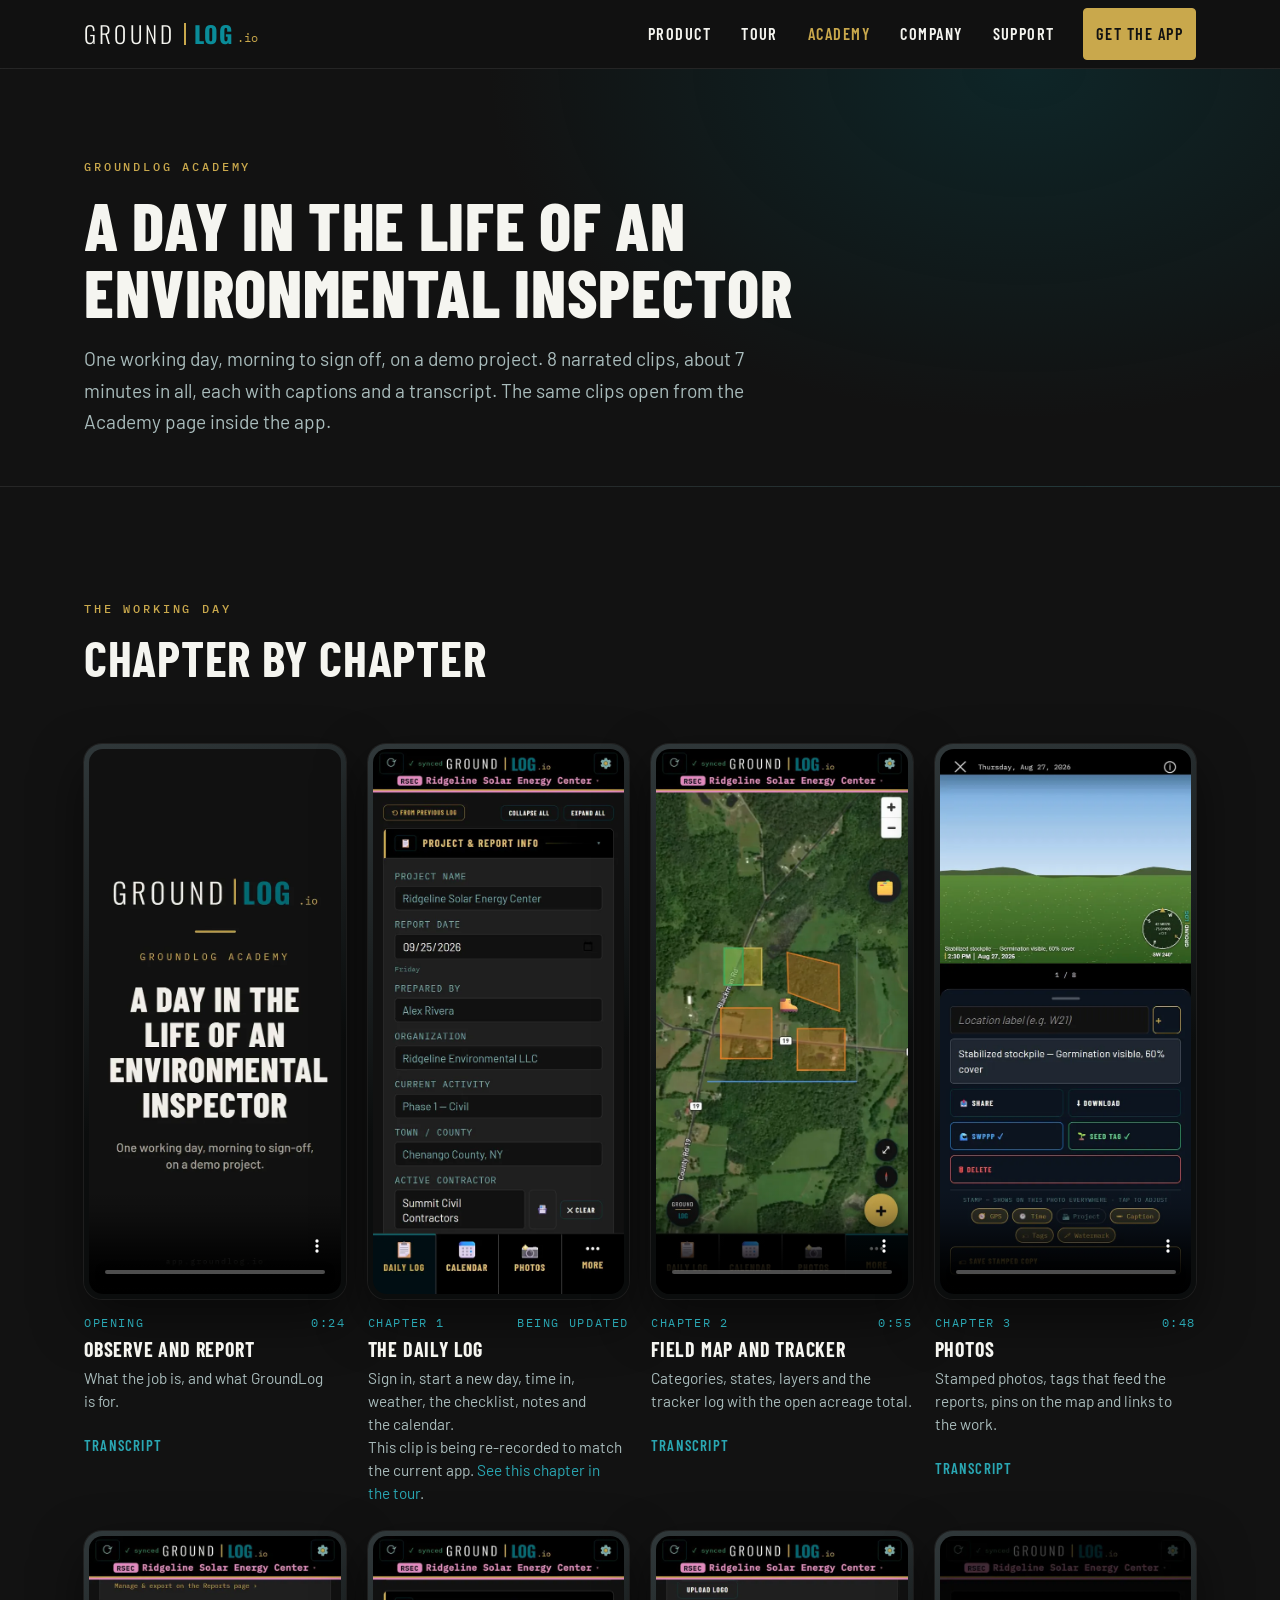
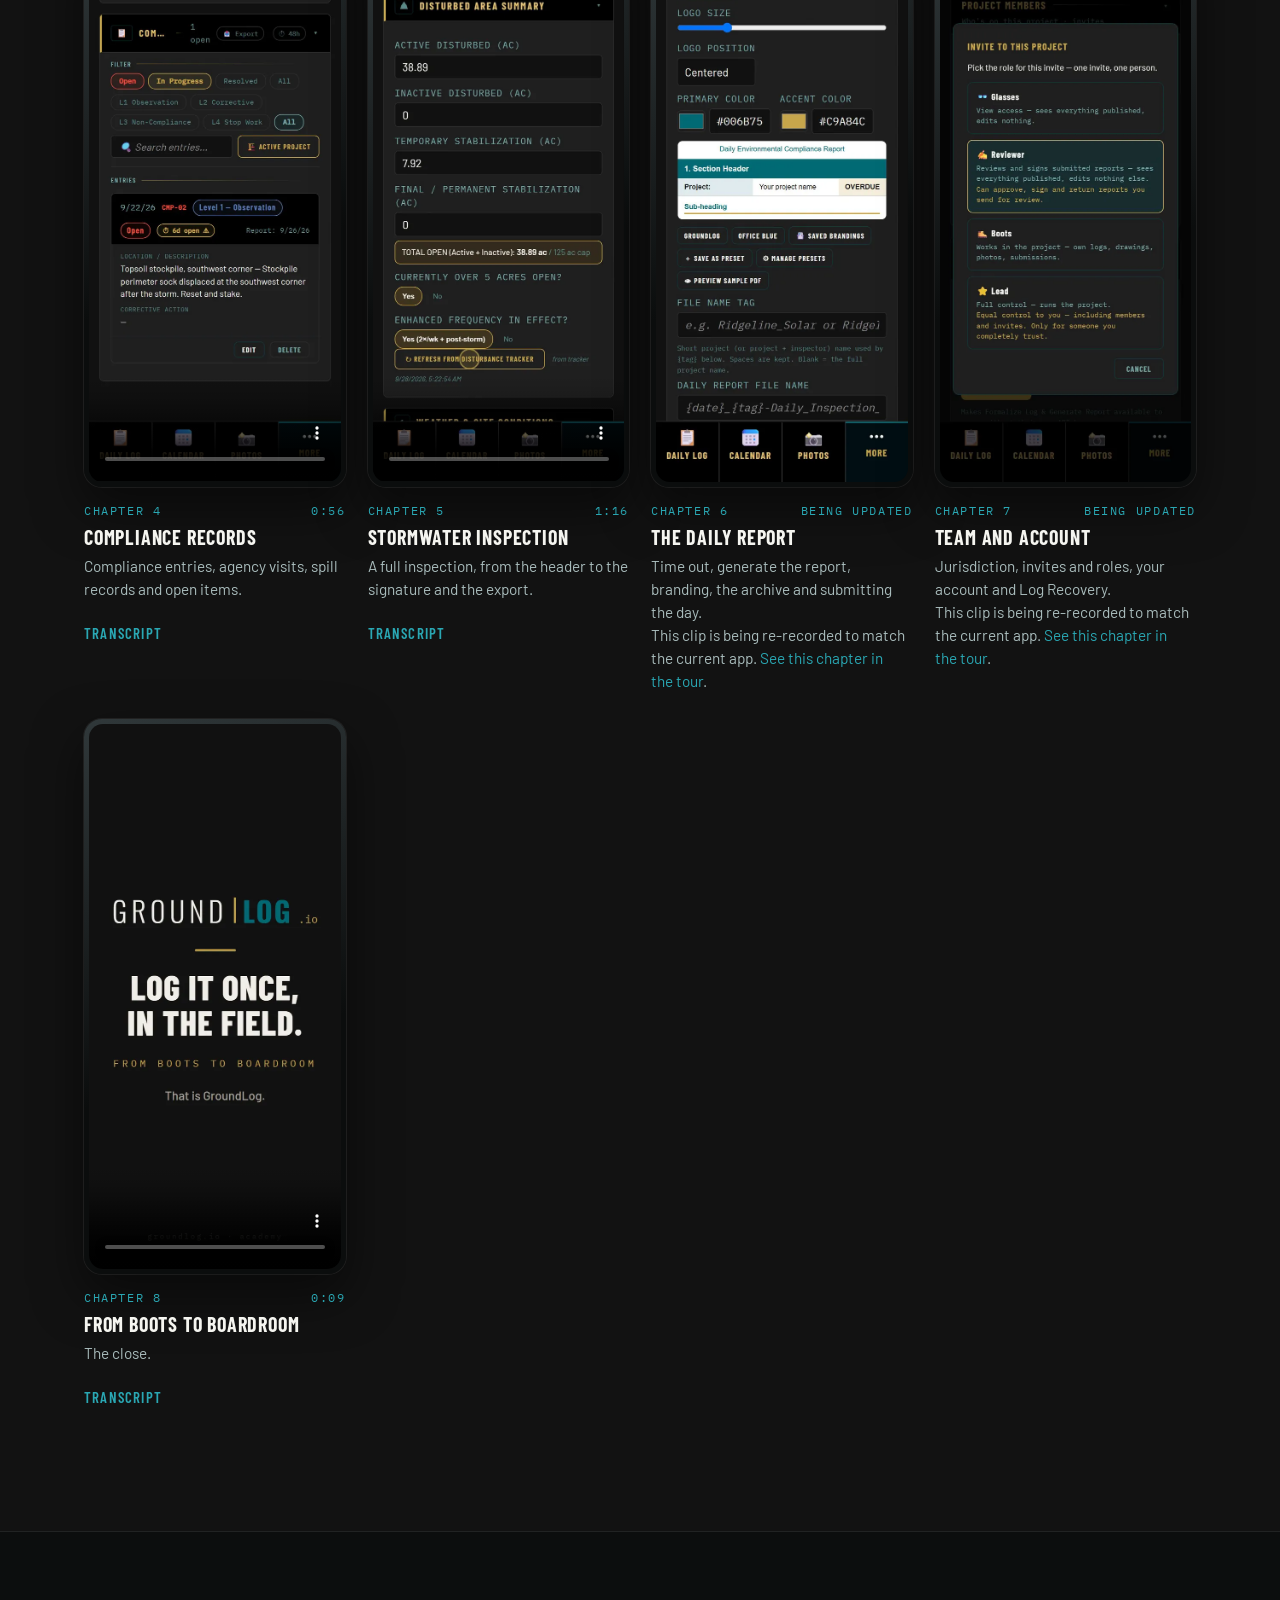
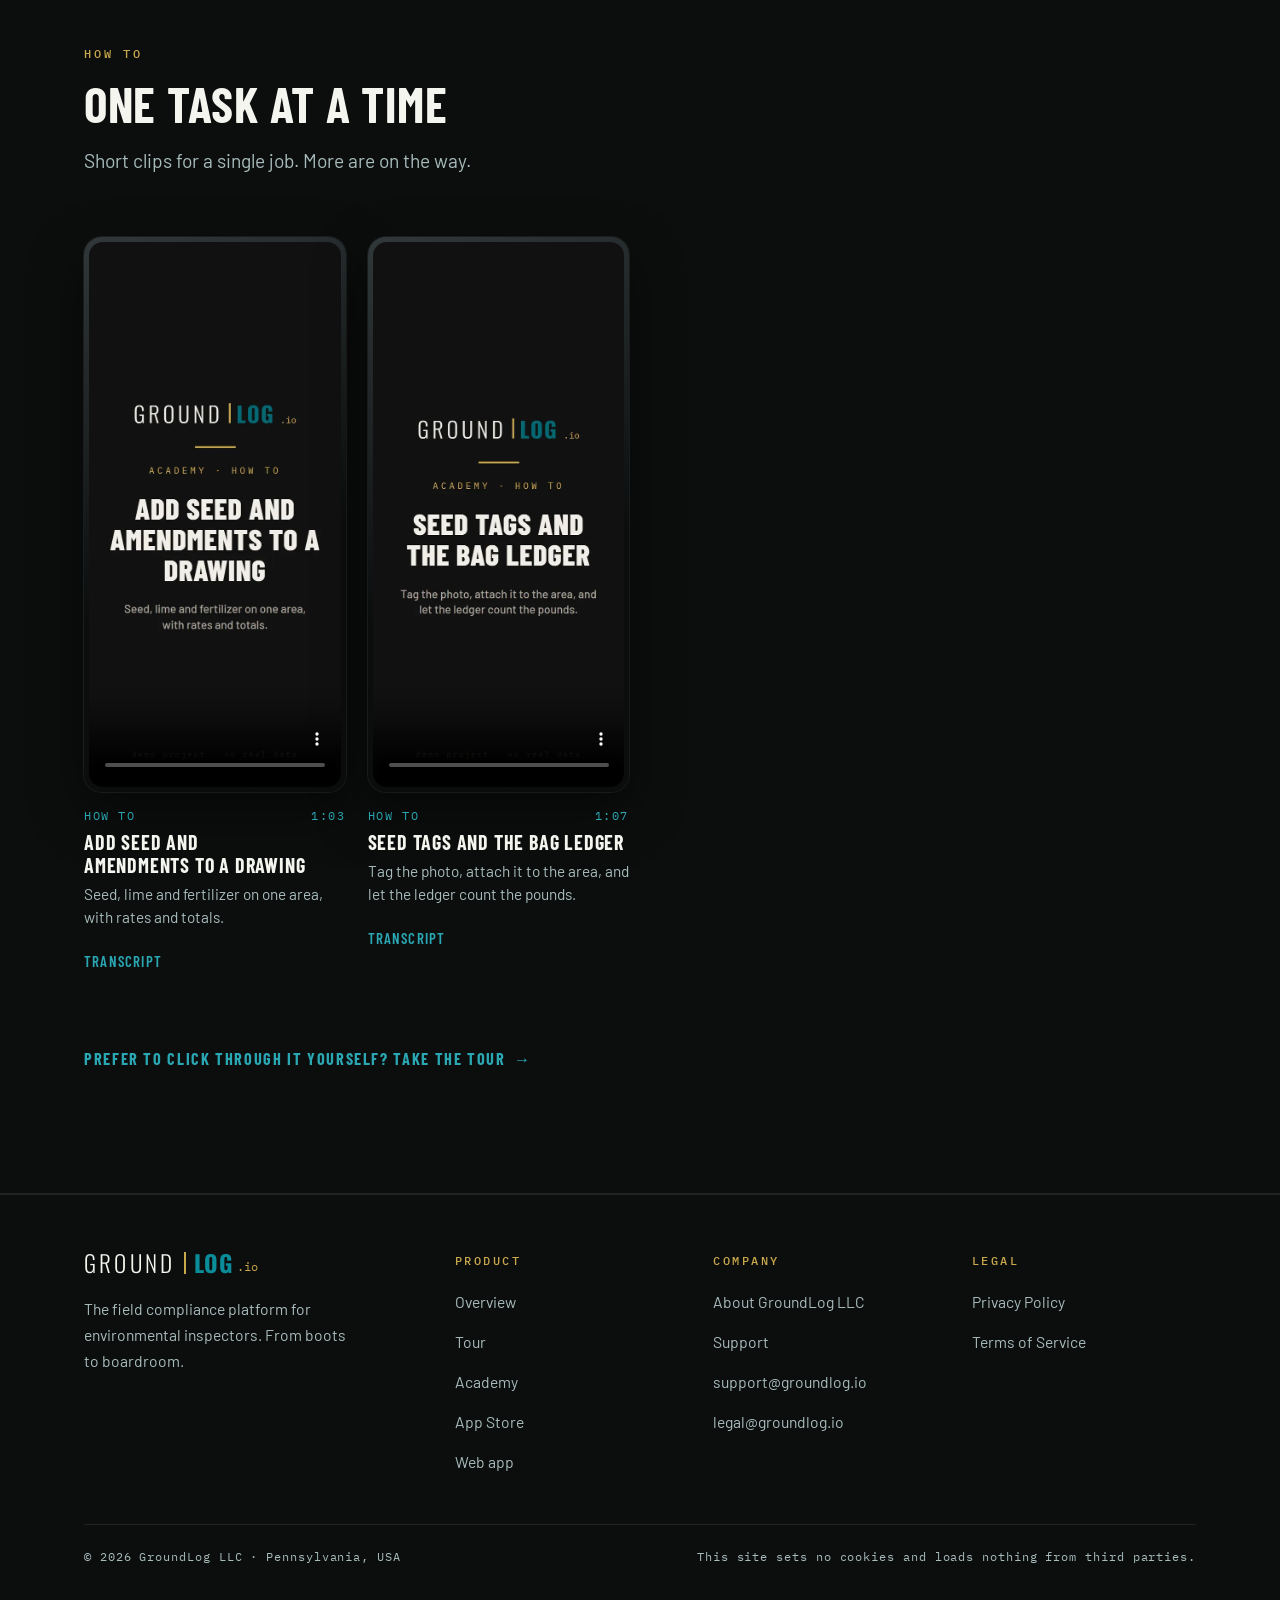
==== commit ecaa2aea: "Academy: three clips pulled while they are re-recorded (the daily log, the daily report, team and ac" ====
--- a/academy/index.html
+++ b/academy/index.html
@@ -19,8 +19,8 @@
 <link rel="apple-touch-icon" href="/assets/brand/apple-touch-icon.png">
 <link rel="preload" href="/assets/fonts/barlow-condensed-700.woff2" as="font" type="font/woff2" crossorigin>
 <link rel="preload" href="/assets/fonts/barlow-400.woff2" as="font" type="font/woff2" crossorigin>
-<link rel="stylesheet" href="/assets/fonts/fonts.css?v=2026-09-28">
-<link rel="stylesheet" href="/assets/site.css?v=2026-09-28">
+<link rel="stylesheet" href="/assets/fonts/fonts.css?v=2026-11-13a">
+<link rel="stylesheet" href="/assets/site.css?v=2026-11-13a">
 </head>
 <body>
 <a class="skip" href="#main">Skip to content</a>
@@ -47,7 +47,7 @@
   <div class="wrap">
     <span class="eyebrow">GroundLog Academy</span>
     <h1 class="h1">A day in the life of an environmental inspector</h1>
-    <p class="lede">One working day, morning to sign off, on a demo project. 11 narrated clips, about 9 minutes in all, each with captions and a transcript. The same clips open from the Academy page inside the app.</p>
+    <p class="lede">One working day, morning to sign off, on a demo project. 8 narrated clips, about 7 minutes in all, each with captions and a transcript. The same clips open from the Academy page inside the app.</p>
   </div>
 </section>
 <section class="sec">
@@ -68,14 +68,11 @@
         <details><summary>Transcript</summary><p>Ask any environmental inspector what the job is, and you will hear the same three words. Observe and report. See what happened, get it on the record, and be able to prove it. GroundLog is the field notebook built for that job.</p><p>This is one working day. Morning to sign off. Everything you are about to see is the app as it ships, on a demo project.</p></details>
       </article>
       <article class="clip" id="01-the-daily-log">
-        <div class="frame"><video controls playsinline preload="none" width="786" height="1704" poster="/academy/clips/01-the-daily-log.webp" aria-label="The daily log">
-          <source src="/academy/clips/01-the-daily-log.mp4" type="video/mp4">
-          <track kind="captions" src="/academy/clips/01-the-daily-log.vtt" srclang="en" label="English">
-        </video></div>
-        <div class="meta"><span>Chapter 1</span><span>1:22</span></div>
+        <div class="frame"><img src="/academy/clips/01-the-daily-log.webp" width="590" height="1279" loading="lazy" alt=""></div>
+        <div class="meta"><span>Chapter 1</span><span>Being updated</span></div>
         <h3 class="h3">The daily log</h3>
         <p>Sign in, start a new day, time in, weather, the checklist, notes and the calendar.</p>
-        <details><summary>Transcript</summary><p>Welcome to GroundLog. This is one working day, morning to sign off, on a demo project. Sign in with the account you already have. There is no password to invent.</p><p>A new day. The app notices, carries your open items over, and keeps yesterday where it was. Start fresh, and this is your daily log. A digital field notebook built from cards, already set up for your project.</p><p>Everything lives inside a project. The chip at the top always tells you which one you are in. Firms with several sites switch here.</p><p>Set your time in and the day starts tracking itself. Hours and mileage add up on their own.</p><p>Weather fills itself for your location. Temperatures, wind, rain, sunrise and sunset. Ready for the report.</p><p>The compliance checklist keeps your walkdown honest. Regulatory flags, a turbid discharge, a storm event, drop straight into the log.</p><p>Add the details in your own words. Every text field grows with what you write.</p><p>The calendar shows every day you have logged. Yesterday is one tap away, and today carries forward what it should.</p><p>Every page is one tap away. Map, photos, calendar, and the rest under More. Next, the map.</p></details>
+        <p>This clip is being re-recorded to match the current app. <a href="/tour/#daily-log">See this chapter in the tour</a>.</p>
       </article>
       <article class="clip" id="02-field-map-and-tracker">
         <div class="frame"><video controls playsinline preload="none" width="786" height="1704" poster="/academy/clips/02-field-map-and-tracker.webp" aria-label="Field map and tracker">
@@ -118,24 +115,18 @@
         <details><summary>Transcript</summary><p>Stormwater inspections are kept on the Reports page. Here is the running list, newest on top, each one marked draft or completed.</p><p>Start today&#x27;s. The header already knows who you are, your credential and the permit. Everything else carries forward from last time.</p><p>The disturbed area summary refreshes from the tracker log. One tap, and the acres are the acres you drew.</p><p>Drainage areas and discharge points carry forward from the last inspection. Mark them acceptable in one tap. Flip one to deficient and the note opens.</p><p>Every practice from the SWPPP is a row. Installed, condition, maintenance, corrective action.</p><p>Corrective actions collect themselves from what you flagged. Add your own if you need to.</p><p>Photos you tagged for stormwater since the last inspection are already here.</p><p>Sign it on the screen, with a finger or a stylus. Complete locks the record, and offers to carry what you flagged into the compliance log. Reopening asks you to confirm, because this is a regulatory record.</p><p>Export a PDF or a Word file in the format the agency expects, and send it from your phone.</p></details>
       </article>
       <article class="clip" id="06-the-daily-report">
-        <div class="frame"><video controls playsinline preload="none" width="786" height="1704" poster="/academy/clips/06-the-daily-report.webp" aria-label="The daily report">
-          <source src="/academy/clips/06-the-daily-report.mp4" type="video/mp4">
-          <track kind="captions" src="/academy/clips/06-the-daily-report.vtt" srclang="en" label="English">
-        </video></div>
-        <div class="meta"><span>Chapter 6</span><span>0:42</span></div>
+        <div class="frame"><img src="/academy/clips/06-the-daily-report.webp" width="590" height="1279" loading="lazy" alt=""></div>
+        <div class="meta"><span>Chapter 6</span><span>Being updated</span></div>
         <h3 class="h3">The daily report</h3>
         <p>Time out, generate the report, branding, the archive and submitting the day.</p>
-        <details><summary>Transcript</summary><p>End of the day. Time Out closes the timesheet, and the hours are already added up.</p><p>One button turns the day into a report. If you turn it on, a narrative draft writes itself from your entries. It is yours to edit, and it only sees what you allowed.</p><p>The cover carries your firm&#x27;s logo and colors, set once per project. Weather, checklist, compliance, photos with captions. Nothing retyped.</p><p>Every report is kept. Reopen any day, re-export any version.</p><p>Submit the day to the project. Your reviewer gets it. You are done for the day.</p></details>
+        <p>This clip is being re-recorded to match the current app. <a href="/tour/#daily-report">See this chapter in the tour</a>.</p>
       </article>
       <article class="clip" id="07-team-and-account">
-        <div class="frame"><video controls playsinline preload="none" width="786" height="1704" poster="/academy/clips/07-team-and-account.webp" aria-label="Team and account">
-          <source src="/academy/clips/07-team-and-account.mp4" type="video/mp4">
-          <track kind="captions" src="/academy/clips/07-team-and-account.vtt" srclang="en" label="English">
-        </video></div>
-        <div class="meta"><span>Chapter 7</span><span>0:47</span></div>
+        <div class="frame"><img src="/academy/clips/07-team-and-account.webp" width="590" height="1279" loading="lazy" alt=""></div>
+        <div class="meta"><span>Chapter 7</span><span>Being updated</span></div>
         <h3 class="h3">Team and account</h3>
         <p>Jurisdiction, invites and roles, your account and Log Recovery.</p>
-        <details><summary>Transcript</summary><p>Under More: every page, your project, your team, your account.</p><p>Every project carries its jurisdiction. The agencies, the permit program, the notification clocks. Set once, and every record you saw already knew.</p><p>Invite a teammate with a link or a QR code. Roles set what they can change, never what they can see.</p><p>Your account is yours. Your name, your sign in methods, your data. A firm is a layer on top. The account stays with you.</p><p>Every daily log is vaulted before anything replaces it. Log Recovery brings a day back in one tap.</p><p>And the Academy is this video, cut into chapters, one tap away in the app.</p></details>
+        <p>This clip is being re-recorded to match the current app. <a href="/tour/#team">See this chapter in the tour</a>.</p>
       </article>
       <article class="clip" id="08-boots-to-boardroom">
         <div class="frame"><video controls playsinline preload="none" width="786" height="1704" poster="/academy/clips/08-boots-to-boardroom.webp" aria-label="From boots to boardroom">
@@ -225,6 +216,6 @@
     </div>
   </div>
 </footer>
-<script src="/assets/site.js?v=2026-09-28" defer></script>
+<script src="/assets/site.js?v=2026-11-13a" defer></script>
 </body>
 </html>
--- a/assets/site.css
+++ b/assets/site.css
@@ -60,6 +60,7 @@
 .btn{display:inline-flex;align-items:center;justify-content:center;gap:.55em;min-height:48px;padding:0 22px;border-radius:4px;border:1px solid var(--amber);background:var(--amber);color:#121212;font-family:var(--head);font-weight:700;font-size:1.05rem;letter-spacing:.1em;text-transform:uppercase;text-decoration:none;cursor:pointer;transition:background .18s,border-color .18s,color .18s,transform .18s}
 .btn:hover{background:var(--amber-hi);border-color:var(--amber-hi);text-decoration:none}
 .btn:active{transform:translateY(1px)}
+.btn:disabled{opacity:.35;cursor:default;pointer-events:none}
 .btn-ghost{background:transparent;border-color:rgba(245,245,240,.28);color:var(--text)}
 .btn-ghost:hover{background:rgba(245,245,240,.06);border-color:var(--teal-hi);color:#fff}
 .btn-teal{background:var(--teal);border-color:var(--teal);color:#fff}
@@ -199,7 +200,12 @@
 .foot-base{margin-top:40px;padding-top:22px;border-top:1px solid var(--line-soft);display:flex;flex-wrap:wrap;justify-content:space-between;gap:10px 24px;font-family:var(--mono);font-size:.72rem;letter-spacing:.08em;color:var(--muted)}
 
 /* ── tour ── */
-.tour{display:grid;grid-template-columns:250px auto minmax(0,1fr);gap:clamp(24px,4vw,56px);align-items:start;padding:clamp(28px,4vw,48px) 0 clamp(56px,7vw,88px)}
+/* The phone's height comes from the screen and its width is worked out from that height
+   (--pw), then given to the grid as a fixed column. An "auto" column sized by the picture
+   is read differently by Safari (it took the picture's full 786 px and squeezed the text
+   column to nothing, 9/28). */
+.tour{--ph:clamp(420px,calc(100vh - 300px),700px);--pw:calc((var(--ph) - 14px) * .46127 + 14px);display:grid;grid-template-columns:250px var(--pw) minmax(0,1fr);gap:clamp(24px,4vw,56px);align-items:start;padding:clamp(28px,4vw,48px) 0 clamp(56px,7vw,88px)}
+@supports (height:100svh){.tour{--ph:clamp(420px,calc(100svh - 300px),700px)}}
 .tour-chapters{position:sticky;top:92px;min-width:0}
 .tour-chapters h2{font-family:var(--mono);font-size:.72rem;font-weight:500;letter-spacing:.22em;text-transform:uppercase;color:var(--amber);margin-bottom:12px}
 .tour-chapters button{display:flex;width:100%;align-items:center;gap:12px;text-align:left;background:none;border:0;border-left:2px solid var(--line-soft);color:var(--muted);padding:11px 14px;min-height:48px;font-family:var(--head);font-weight:600;font-size:1.06rem;letter-spacing:.08em;text-transform:uppercase;cursor:pointer}
@@ -207,7 +213,8 @@
 .tour-chapters button[aria-current="true"]{color:var(--text);border-left-color:var(--amber);background:linear-gradient(90deg,rgba(201,168,76,.1),transparent)}
 .tour-chapters button .n{font-family:var(--mono);font-size:.72rem;color:var(--teal-hi);letter-spacing:.1em}
 .tour-stage{display:flex;justify-content:center}
-.tour-stage .phone{height:min(calc(100vh - 300px),700px);min-height:420px;aspect-ratio:800/1718;cursor:pointer;border:0;display:block}
+.tour-stage{min-width:0}
+.tour-stage .phone{flex:none;width:var(--pw);height:var(--ph);cursor:pointer;display:block}
 .tour-stage .phone img{width:100%;height:100%;object-fit:cover}
 .tour-panel{padding-top:clamp(8px,3vw,40px);max-width:520px}
 .tour-count{font-family:var(--mono);font-size:.76rem;letter-spacing:.2em;text-transform:uppercase;color:var(--teal-hi)}
@@ -228,7 +235,7 @@
 /* ── responsive ── */
 @media (max-width:1020px){
   .strip{grid-template-columns:repeat(4,1fr)}
-  .tour{grid-template-columns:auto minmax(0,1fr)}
+  .tour{grid-template-columns:var(--pw) minmax(0,1fr)}
   .tour-chapters{grid-column:1/-1;position:static}
   .tour-chapters h2{display:none}
   .tour-chapters ul{display:flex;gap:8px;overflow-x:auto;padding-bottom:8px;scrollbar-width:thin}
@@ -261,10 +268,10 @@
   .btn-row .btn{flex:1 1 100%}
   .clips{grid-template-columns:repeat(2,1fr);gap:24px 14px}
   /* block, not grid: a sticky panel inside its own grid area has no room to stick */
-  .tour{display:block;padding-top:14px}
+  .tour{display:block;padding-top:14px;--ph:clamp(340px,calc(100vh - 386px),620px)}
+  @supports (height:100svh){.tour{--ph:clamp(340px,calc(100svh - 386px),620px)}}
   .tour-chapters{margin-bottom:12px}
   .tour-stage{margin-bottom:14px}
-  .tour-stage .phone{height:calc(100svh - 386px);min-height:340px;max-height:620px}
   .tour-panel{position:sticky;bottom:0;z-index:20;margin:0 -20px;padding:14px 20px 16px;max-width:none;background:rgba(14,16,16,.96);backdrop-filter:blur(10px);-webkit-backdrop-filter:blur(10px);border-top:1px solid var(--line)}
   .page-head.tight{padding:22px 0 14px}
   .page-head.tight .h1{font-size:2.1rem}
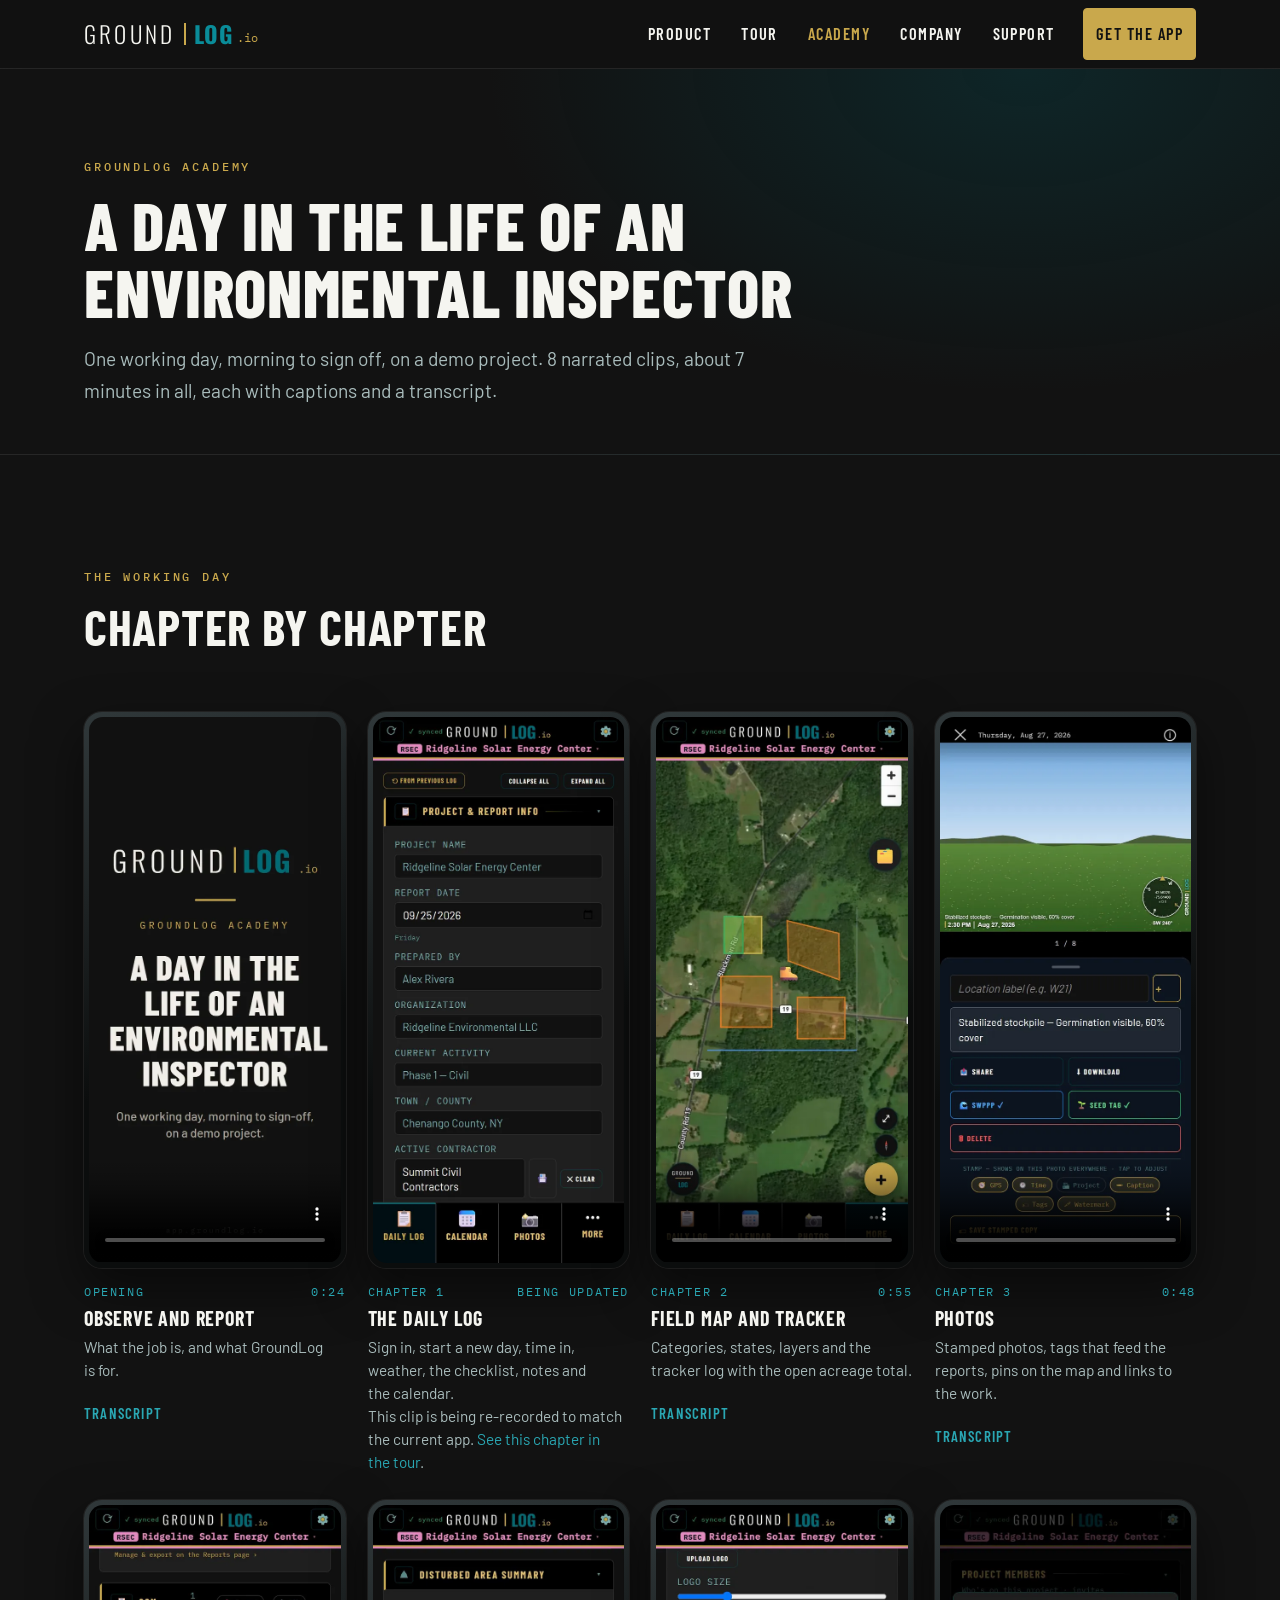
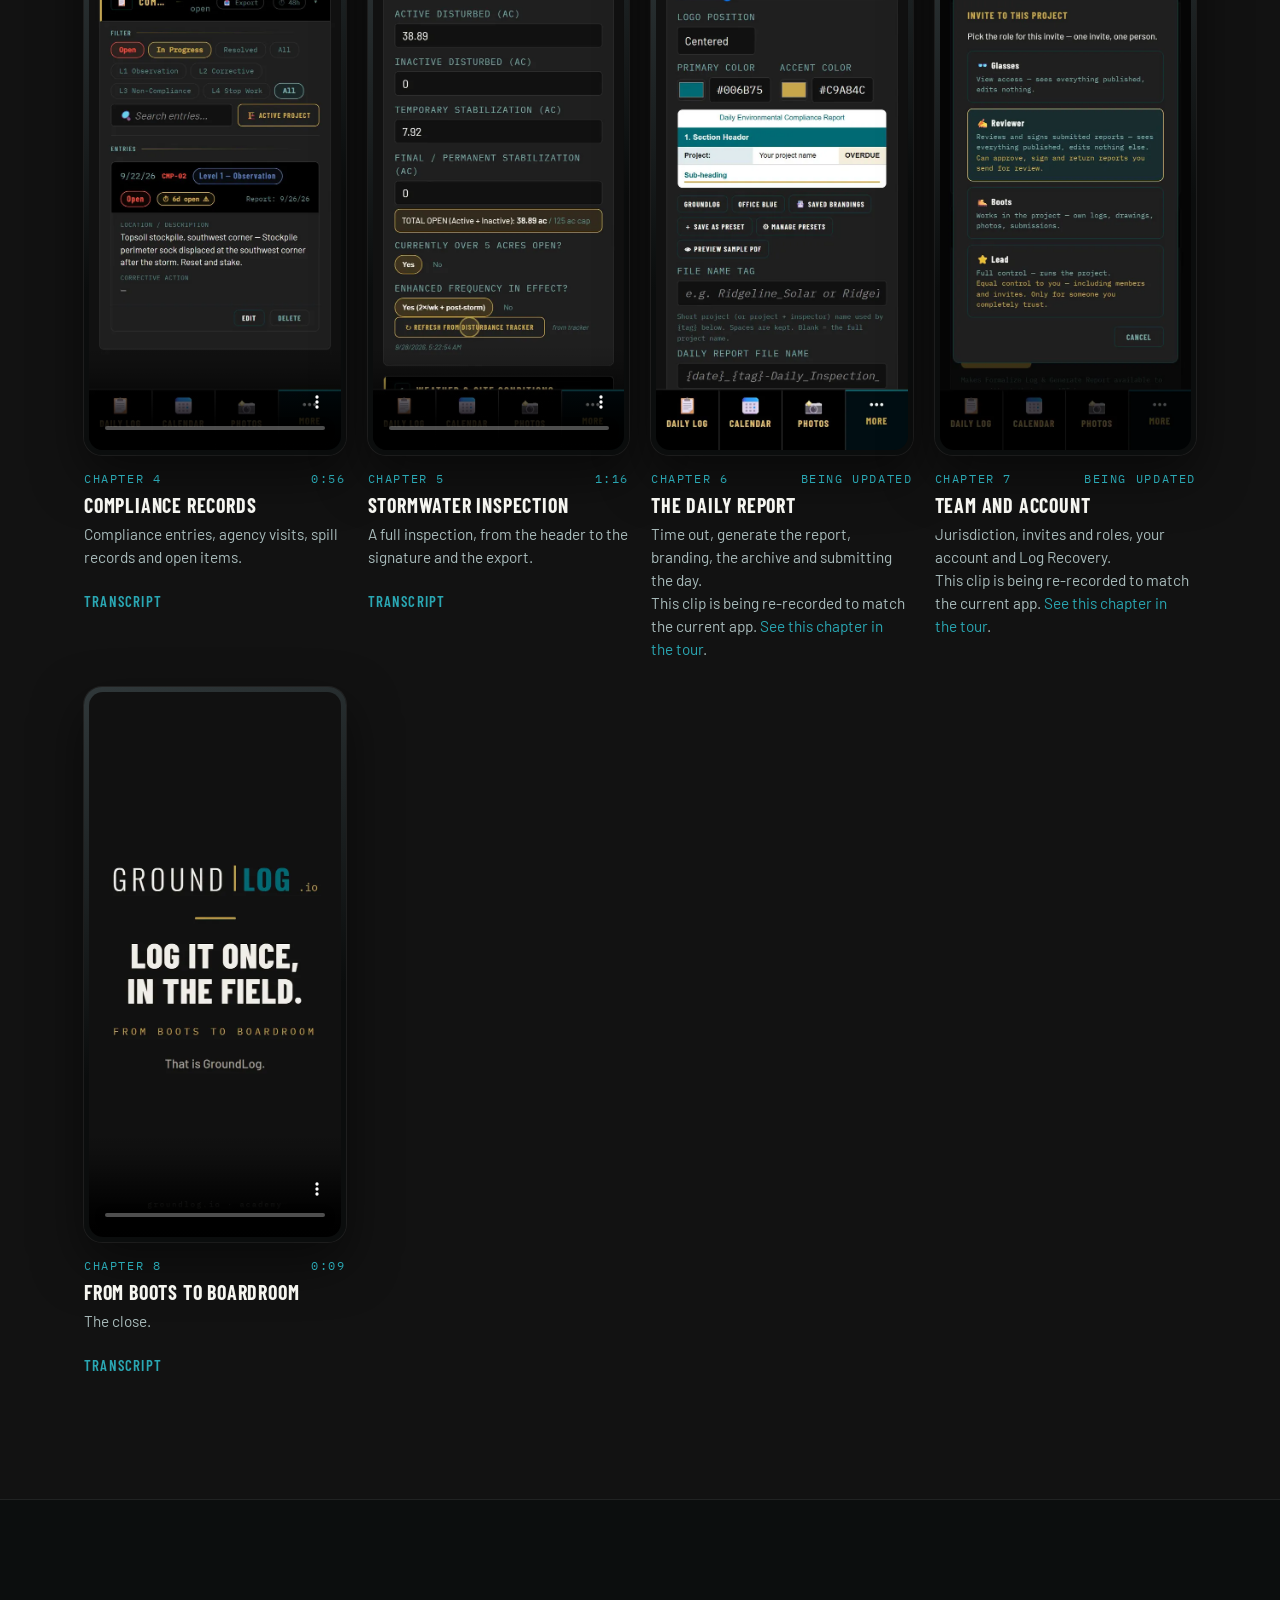
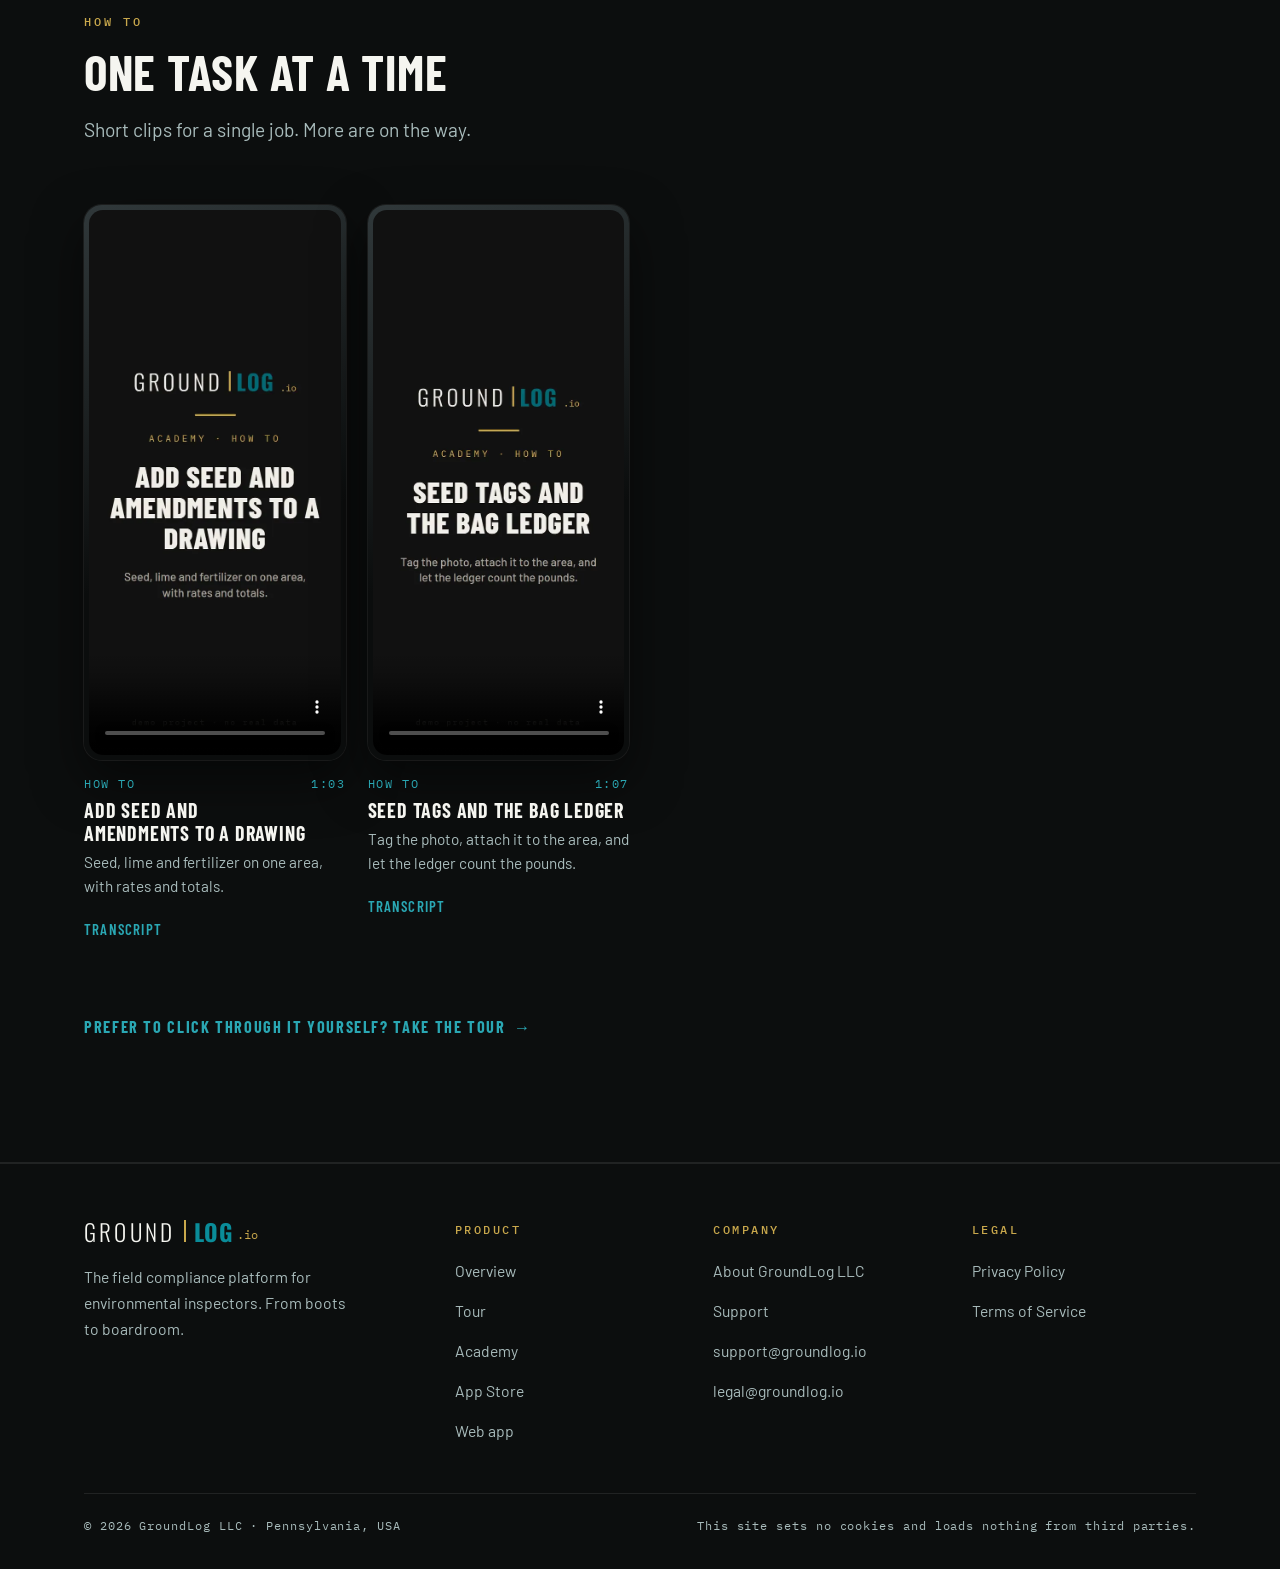
==== commit 440f3607: "Tour and Academy text: two rejected lines corrected, the in-app claim dropped Tour, daily log step 1" ====
--- a/academy/index.html
+++ b/academy/index.html
@@ -19,8 +19,8 @@
 <link rel="apple-touch-icon" href="/assets/brand/apple-touch-icon.png">
 <link rel="preload" href="/assets/fonts/barlow-condensed-700.woff2" as="font" type="font/woff2" crossorigin>
 <link rel="preload" href="/assets/fonts/barlow-400.woff2" as="font" type="font/woff2" crossorigin>
-<link rel="stylesheet" href="/assets/fonts/fonts.css?v=2026-11-13a">
-<link rel="stylesheet" href="/assets/site.css?v=2026-11-13a">
+<link rel="stylesheet" href="/assets/fonts/fonts.css?v=2026-11-13b">
+<link rel="stylesheet" href="/assets/site.css?v=2026-11-13b">
 </head>
 <body>
 <a class="skip" href="#main">Skip to content</a>
@@ -47,7 +47,7 @@
   <div class="wrap">
     <span class="eyebrow">GroundLog Academy</span>
     <h1 class="h1">A day in the life of an environmental inspector</h1>
-    <p class="lede">One working day, morning to sign off, on a demo project. 8 narrated clips, about 7 minutes in all, each with captions and a transcript. The same clips open from the Academy page inside the app.</p>
+    <p class="lede">One working day, morning to sign off, on a demo project. 8 narrated clips, about 7 minutes in all, each with captions and a transcript.</p>
   </div>
 </section>
 <section class="sec">
@@ -216,6 +216,6 @@
     </div>
   </div>
 </footer>
-<script src="/assets/site.js?v=2026-11-13a" defer></script>
+<script src="/assets/site.js?v=2026-11-13b" defer></script>
 </body>
 </html>
